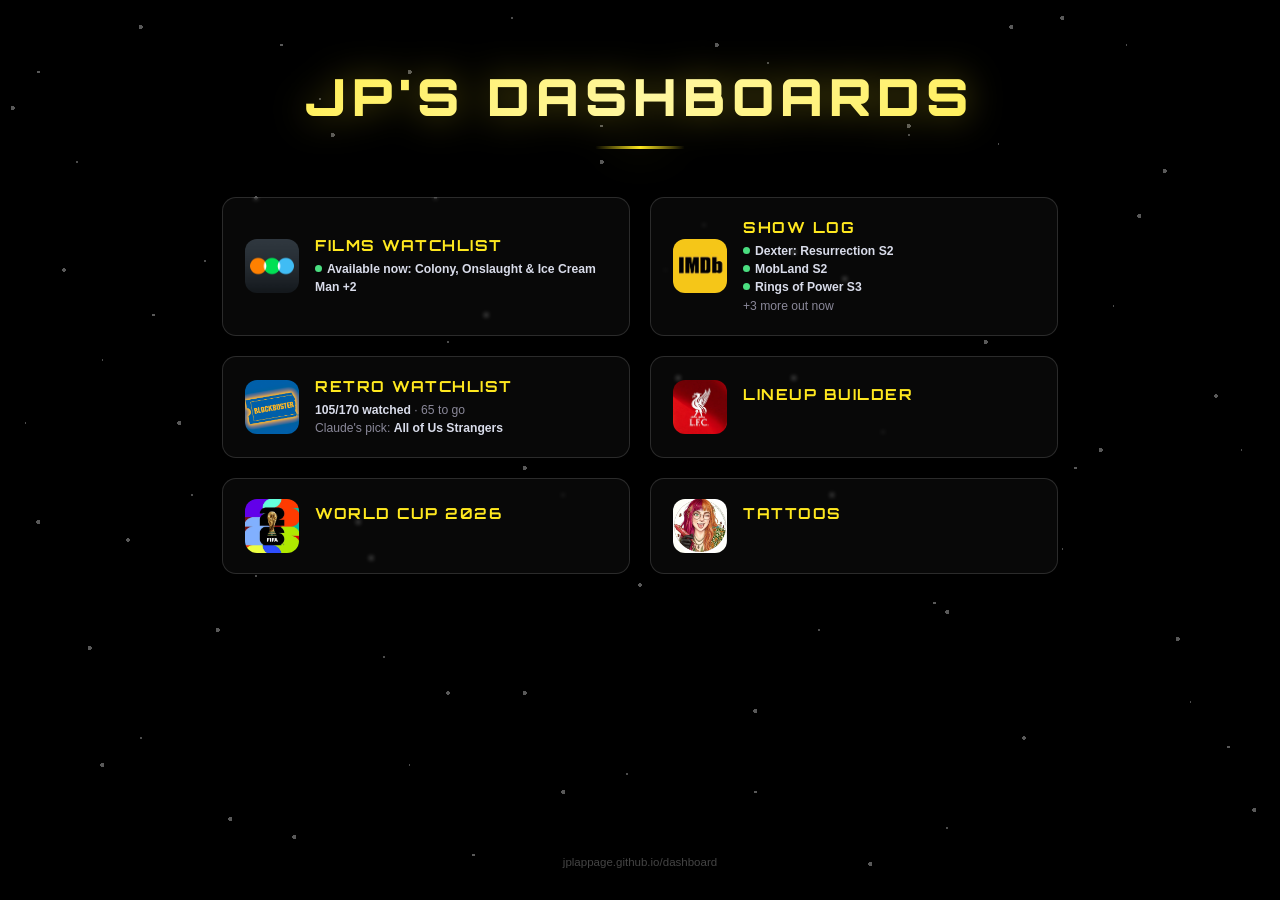
==== index.html @ 016fe160 "update 18/09/2026 23:15:12.24" ====
<!DOCTYPE html>
<html lang="en">
<head>
  <meta charset="UTF-8">
  <meta name="viewport" content="width=device-width, initial-scale=1.0">
  <link rel="manifest" href="manifest.json">
  <meta name="theme-color" content="#000000">
  <meta name="apple-mobile-web-app-capable" content="yes">
  <meta name="mobile-web-app-capable" content="yes">
  <meta name="apple-mobile-web-app-status-bar-style" content="black-translucent">
  <meta name="apple-mobile-web-app-title" content="JP Dashboards">
  <link rel="apple-touch-icon" href="Images/app-icon-180.png?v=2">
  <link rel="icon" type="image/png" sizes="192x192" href="Images/app-icon-192.png?v=2">
  <link rel="icon" type="image/png" sizes="180x180" href="Images/app-icon-180.png?v=2">
  <link rel="icon" type="image/png" href="Images/app-icon-192.png?v=2">
  <title>JP's Dashboards</title>
  <link rel="preconnect" href="https://fonts.googleapis.com">
  <link rel="preconnect" href="https://fonts.gstatic.com" crossorigin>
  <link href="https://fonts.googleapis.com/css2?family=Orbitron:wght@700;900&display=swap" rel="stylesheet">
  <link rel="stylesheet" href="stars.css">
  <style>
    :root { color-scheme: dark; }
    * { box-sizing: border-box; margin: 0; padding: 0; }

    /* ── Full-page starfield (dimmed) ── */
    body::before {
      content: '';
      position: fixed;
      inset: 0;
      z-index: 0;
      pointer-events: none;
      opacity: 0.35;
      background-image: var(--stars-hub);
    }

    body {
      font-family: -apple-system, BlinkMacSystemFont, 'Segoe UI', Roboto, sans-serif;
      background: #000;
      color: #e8e8f0;
      min-height: 100vh;
      display: flex;
      flex-direction: column;
    }

    header {
      background: transparent;
      padding: 64px 32px 48px;
      position: relative;
      z-index: 1;
      text-align: center;
    }

    header h1 {
      font-family: 'Orbitron', sans-serif;
      font-size: 3.2rem;
      font-weight: 900;
      letter-spacing: 6px;
      text-transform: uppercase;
      background: linear-gradient(135deg, #ffe81f 0%, #fff7a0 50%, #ffe81f 100%);
      -webkit-background-clip: text;
      -webkit-text-fill-color: transparent;
      background-clip: text;
      filter: drop-shadow(0 0 18px rgba(255,232,31,0.35));
    }

    header h1::after {
      content: '';
      display: block;
      width: 90px;
      height: 3px;
      margin: 18px auto 0;
      border-radius: 2px;
      background: linear-gradient(90deg, transparent, #ffe81f, transparent);
    }

    main {
      padding: 0 32px 60px;
      flex: 1;
      max-width: 900px;
      width: 100%;
      margin: 0 auto;
      position: relative;
      z-index: 1;
    }

    .grid {
      display: grid;
      grid-template-columns: repeat(2, 1fr);
      gap: 20px;
    }

    .card {
      background: rgba(255,255,255,0.03);
      border: 1px solid rgba(255,255,255,0.14);
      border-radius: 14px;
      padding: 20px 22px;
      text-decoration: none;
      color: inherit;
      display: grid;
      grid-template-columns: auto 1fr;
      column-gap: 16px;
      align-items: center;
      align-content: center;
      min-height: 96px;
      text-align: left;
      transition: all 0.2s ease;
      backdrop-filter: blur(2px);
    }

    .card:hover {
      border-color: rgba(255,255,255,0.4);
      transform: translateY(-2px);
      background: rgba(255,255,255,0.05);
    }

    .card-icon {
      grid-row: 1 / span 2;
      font-size: 2rem;
      line-height: 1;
    }
    /* brand-logo card icons — uniform 54px tiles */
    img.card-icon {
      width: 54px;
      height: 54px;
      box-sizing: border-box;
      object-fit: cover;
      border-radius: 12px;
    }

    .card-title {
      font-family: 'Orbitron', sans-serif;
      font-size: 0.95rem;
      font-weight: 700;
      letter-spacing: 1.5px;
      text-transform: uppercase;
      color: #ffe81f;
    }

    .card-sub {
      margin-top: 5px;
      font-size: 0.76rem;
      line-height: 1.5;
      color: #8a8899;
      min-height: 1em;
    }
    .card-sub .hot { color: #d9dcea; font-weight: 600; }
    .card-sub .soon { color: #d9dcea; font-weight: 600; }
    .card-sub .ep-show { color: #d9dcea; font-weight: 600; }
    .card-sub .ep-info { color: #8a8899; }
    .card-sub .dot {
      display: inline-block; width: 7px; height: 7px; border-radius: 50%;
      background: #4ade80; margin-right: 5px; vertical-align: 1px;
      animation: pulse 1.6s ease-in-out infinite;
    }
    @keyframes pulse { 0%,100% { opacity: 1; } 50% { opacity: 0.25; } }

    footer {
      text-align: center;
      padding: 20px;
      font-size: 0.72rem;
      color: #444;
      position: relative;
      z-index: 1;
    }

    @media (max-width: 600px) {
      .grid {
        grid-template-columns: 1fr;
        gap: 12px;
      }
      .card {
        display: grid;
        grid-template-columns: auto 1fr;
        column-gap: 16px;
        align-items: center;
        height: auto;
        min-height: 0;
        padding: 16px 18px;
        text-align: left;
      }
      .card-icon {
        grid-row: 1 / span 2;
        font-size: 2rem;
        margin-bottom: 0;
      }
      .card-title {
        font-size: 0.92rem;
      }
      .card-sub {
        margin-top: 4px;
        min-height: 0;
      }
    }

    @media (max-width: 480px) {
      header {
        padding: 40px 16px 32px;
      }
      header h1 {
        font-size: 2rem;
        letter-spacing: 3px;
      }
      main {
        padding: 0 16px 40px;
      }
    }
  </style>
</head>
<body>
<div id="pwa-splash"><img src="Images/app-icon-192.png" alt=""></div>
<style>
  #pwa-splash{position:fixed;inset:0;z-index:99999;display:none;align-items:center;justify-content:center;background:#000;transition:opacity .5s ease}
  #pwa-splash img{width:96px;height:96px;filter:drop-shadow(0 0 18px rgba(245,208,32,.55));animation:pwaPulse 1.4s ease-in-out infinite}
  @keyframes pwaPulse{0%,100%{transform:scale(1);opacity:.85}50%{transform:scale(1.08);opacity:1}}
</style>
<script>
(function(){
  var standalone = (window.matchMedia && window.matchMedia('(display-mode: standalone)').matches) || window.navigator.standalone;
  var s = document.getElementById('pwa-splash');
  if(!s) return;
  if(!standalone){ s.remove(); return; }
  s.style.display='flex';
  function hide(){ s.style.opacity='0'; setTimeout(function(){ if(s) s.remove(); }, 550); }
  window.addEventListener('load', function(){ setTimeout(hide, 350); });
  setTimeout(hide, 4000);
})();
</script>


<header>
  <h1>JP's Dashboards</h1>
</header>

<main>
  <div class="grid">
    <a class="card" href="watchlist-dashboard.html">
      <img class="card-icon ic-films" src="Images/letterboxd-mac-icon.png" alt="Letterboxd">
      <div class="card-title">Films Watchlist</div>
      <div class="card-sub" id="films-sub"></div>
    </a>
    <a class="card" href="show-log.html">
      <img class="card-icon ic-shows" src="Images/imdb.jpg" alt="IMDb">
      <div class="card-title">Show Log</div>
      <div class="card-sub" id="shows-sub"></div>
    </a>
    <a class="card" href="retro-watchlist.html">
      <img class="card-icon ic-retro" src="Images/blockbuster.jpg" alt="Blockbuster">
      <div class="card-title">Retro Watchlist</div>
      <div class="card-sub" id="retro-sub"></div>
    </a>
    <a class="card" href="lineup-builder.html">
      <img class="card-icon ic-lineup" src="Images/LFC.jpg" alt="Liverpool FC">
      <div class="card-title">Lineup Builder</div>
      <div class="card-sub" id="lineup-sub"></div>
    </a>
    <a class="card" href="world-cup.html">
      <img class="card-icon wc-logo" src="Images/world%20cup.jpg" alt="FIFA World Cup 26 emblem">
      <div class="card-title">World Cup 2026</div>
      <div class="card-sub" id="wc-sub"></div>
    </a>
    <a class="card" href="tattoos.html">
      <img class="card-icon ic-tattoo" src="Images/charlotte.jpg?v=3" alt="charlottedoestattoos">
      <div class="card-title">Tattoos</div>
      <div class="card-sub" id="tattoo-sub"></div>
    </a>
  </div>
</main>

<footer>
  jplappage.github.io/dashboard
  <div id="push-row" style="margin-top:12px"></div>
</footer>
<!-- redeploy trigger: 2026-07-05 22:15 icon fixes -->


<script src="films-data.js"></script>
<script src="shows-data.js"></script>
<script src="retro-data.js"></script>
<script>
(async function retroTeaser() {
  const el = document.getElementById('retro-sub');
  if (!el || typeof RETRO_FILMS === 'undefined') return;
  try {
    const films = RETRO_FILMS.map(f => ({ id: f.id, title: f.title }));
    if (!films.length) return;

    let watched = {};
    try {
      const j = await (await fetch('https://api.github.com/gists/5411ac8d12fdc31aa3fa73e4d66f6377', { cache:'no-store' })).json();
      watched = JSON.parse(j.files['watchlist.json'].content);
    } catch (_) {
      watched = RETRO_LETTERBOXD;
    }

    const isWatched = f => typeof watched[f.id] === 'string';
    const done = films.filter(isWatched).length;
    const left = films.filter(f => !isWatched(f));

    const line1 = '<span class="soon">' + done + '/' + films.length + ' watched</span> · ' + left.length + ' to go';
    let line2 = '';
    if (left.length) {
      const seed = +new Date().toISOString().slice(0,10).replace(/-/g,'');
      const pick = left[seed % left.length];
      line2 = "Claude's pick: <span class=\"hot\">" + pick.title + '</span>';
    } else {
      line2 = 'all watched — legend 🏆';
    }
    el.innerHTML = line1 + '<br>' + line2;
  } catch (_) {}
})();
</script>
<script>
(function showsTeaser() {
  const el = document.getElementById('shows-sub');
  if (!el || typeof SHOWS === 'undefined') return;

  // ── Out-now summary ────────────────────────────────────────────────────────
  // A show sits in this list from the moment its current season starts landing
  // until JP ticks that season watched in the show log — NOT until some fixed
  // `airingUntil` date. The per-season ticks live in the shared gist under
  // `showLog` (and in localStorage 'show-log-v2', same origin as this page), so
  // ticking a season on any device drops it off the hub next time this loads.
  //
  // Episode counts and the weekly release day come from TVmaze, so nothing here
  // has to be hand-maintained between refreshes: a season that dropped all at
  // once reads "all 8 episodes out now", a weekly one reads "6 of 10 · new every
  // Wednesday" and ticks up on its own as episodes air.
  const MARKS_KEY = 'show-log-v2';
  const EPS_KEY   = 'hub-eps-v1';
  const GIST_ID   = '5411ac8d12fdc31aa3fa73e4d66f6377';
  const GIST_FILE = 'watchlist.json';
  const EPS_TTL   = 6 * 3600e3;   // re-check TVmaze every 6h
  const MAX_LINES = 4;   // total lines in the tile — out-now fills these first

  let marks = {}, epsCache = {};
  try { marks    = JSON.parse(localStorage.getItem(MARKS_KEY) || '{}') || {}; } catch (_) {}
  try { epsCache = JSON.parse(localStorage.getItem(EPS_KEY)   || '{}') || {}; } catch (_) {}

  const MONTHS = { Jan:0,Feb:1,Mar:2,Apr:3,May:4,Jun:5,Jul:6,Aug:7,Sep:8,Oct:9,Nov:10,Dec:11 };
  const ymd  = d => d.getFullYear() + '-' + String(d.getMonth()+1).padStart(2,'0') + '-' + String(d.getDate()).padStart(2,'0');
  const ord  = n => n + (n%10===1&&n%100!==11?'st':n%10===2&&n%100!==12?'nd':n%10===3&&n%100!==13?'rd':'th');
  const dateLabel = iso => { const d = new Date(iso + 'T00:00:00'); return ord(d.getDate()) + ' ' + d.toLocaleString('en-GB',{month:'short'}); };
  const esc  = t => String(t).replace(/[&<>]/g, c => ({'&':'&amp;','<':'&lt;','>':'&gt;'}[c]));
  const sleep = ms => new Promise(r => setTimeout(r, ms));
  const today = () => ymd(new Date());

  const joinTitles = (arr, cap=3) => {
    const shown = arr.slice(0, cap);
    const s = shown.length <= 1 ? (shown[0] || '')
            : shown.slice(0,-1).join(', ') + ' & ' + shown[shown.length-1];
    const extra = arr.length - shown.length;
    return s + (extra > 0 ? ' +' + extra : '');
  };

  // Season ticked watched ('w') or abandoned ('a') — either way it's done with.
  const seasonDone = (name, n) => {
    const m = marks[name];
    const v = (m && typeof m === 'object') ? m['s'+n] : null;
    return v === 'w' || v === 'a';
  };

  const nextDateISO = s => {
    const m = s.next && s.next.match(/(\d{1,2})\s+(Jan|Feb|Mar|Apr|May|Jun|Jul|Aug|Sep|Oct|Nov|Dec)\s+(\d{4})/);
    if (!m) return null;
    return m[3] + '-' + String(MONTHS[m[2]]+1).padStart(2,'0') + '-' + String(+m[1]).padStart(2,'0');
  };
  const seasonNum = str => { const m = str && str.match(/S(\d+)/); return m ? +m[1] : null; };

  // Every ongoing show with a season currently out that hasn't been ticked off.
  function outNowList() {
    const t = today();
    const out = [];
    SHOWS.forEach(s => {
      if (s.status !== 'ongoing') return;
      let season = null;
      if (s.airing) {
        season = seasonNum(s.airing) || s.aired || null;
      } else {
        const iso = nextDateISO(s);
        if (iso && iso <= t) season = seasonNum(s.next) || (s.aired || 0) + 1;
      }
      if (!season) return;
      if (seasonDone(s.name, season)) return;
      out.push({ show: s, season });
    });
    return out;
  }

  function epsLabel(item) {
    const c = epsCache[item.show.name];
    if (!c || c.season !== item.season || !c.total) return '';
    if (c.out >= c.total)      return 'all ' + c.total + ' episodes out now';
    if (c.mode === 'binge')    return 'all ' + c.total + ' episodes out now';
    return c.out + ' of ' + c.total + ', new every ' + c.day;
  }

  function render() {
    const t = today();
    const items = outNowList();
    const lines = [];

    // Out-now always wins the available lines; coming-soon only gets what's left.
    if (items.length) {
      const overflow = items.length > MAX_LINES;
      const shown    = overflow ? MAX_LINES - 1 : items.length;
      items.slice(0, shown).forEach(it => {
        const label = epsLabel(it);
        lines.push('<span class="dot"></span><span class="ep-show">' + esc(it.show.name) + ' S' + it.season + '</span>'
                 + (label ? ' <span class="ep-info">— ' + label + '</span>' : ''));
      });
      if (overflow) lines.push('<span class="ep-info">+' + (items.length - shown) + ' more out now</span>');
    }

    // Coming soon — only shows with a full, confirmed date group into a line.
    const groups = [];
    SHOWS.forEach(s => {
      const iso = nextDateISO(s);
      if (!iso || iso <= t) return;
      const season = (s.next.match(/^(S\d+)/) || [,''])[1];
      const title  = s.name + (season ? ' ' + season : '');
      const g = groups.find(x => x.date === iso);
      if (g) g.titles.push(title); else groups.push({ date: iso, titles: [title] });
    });
    groups.sort((a,b) => a.date.localeCompare(b.date));
    const soonLine = g => dateLabel(g.date) + ': <span class="soon">' + esc(joinTitles(g.titles)) + '</span>';

    if (groups[0] && lines.length < MAX_LINES) lines.push(soonLine(groups[0]));
    if (!items.length && groups[1] && lines.length < MAX_LINES) lines.push(soonLine(groups[1]));

    el.innerHTML = lines.join('<br>');
  }

  // ── TVmaze: episode count, how many have aired, weekly day ─────────────────
  // Uses each episode's `airstamp` (a real timestamp with timezone) rather than
  // `airdate`, so a US Sunday-night drop reads as Monday here — the UK viewing
  // day — without any special-casing.
  async function loadEpisodes() {
    const items = outNowList();
    let dirty = false;
    for (const it of items) {
      const s = it.show;
      const cached = epsCache[s.name];
      if (cached && cached.season === it.season && cached.t && Date.now() - cached.t < EPS_TTL) continue;
      try {
        let id = s.tvmazeId || (cached && cached.id) || null;
        if (!id) {
          const endpoint = s.imdbId
            ? 'https://api.tvmaze.com/lookup/shows?imdb=' + s.imdbId
            : 'https://api.tvmaze.com/singlesearch/shows?q=' + encodeURIComponent(s.tvmazeQuery || s.name);
          const r = await fetch(endpoint);
          if (!r.ok) continue;
          const d = await r.json();
          id = d && d.id;
          if (!id) continue;
          await sleep(250);
        }
        let r = await fetch('https://api.tvmaze.com/shows/' + id + '/episodes');
        if (r.status === 429) { await sleep(4000); r = await fetch('https://api.tvmaze.com/shows/' + id + '/episodes'); }
        if (!r.ok) continue;
        const all = await r.json();
        const season = all.filter(e => e.season === it.season);
        if (!season.length) continue;
        const when = e => e.airstamp ? new Date(e.airstamp)
                       : e.airdate  ? new Date(e.airdate + 'T00:00:00') : null;
        const dates = season.map(when).filter(d => d && !isNaN(d));
        if (!dates.length) continue;
        const now = new Date();
        const out = dates.filter(d => d <= now).length;
        // All episodes landing on one local day = a single drop, not a rollout.
        const days = new Set(dates.map(d => d.toDateString()));
        const tally = {};
        dates.forEach(d => { const w = d.toLocaleDateString('en-GB', { weekday:'long' }); tally[w] = (tally[w]||0)+1; });
        const day = Object.keys(tally).sort((a,b) => tally[b]-tally[a])[0] || '';
        epsCache[s.name] = { id, season: it.season, total: season.length, out, mode: days.size <= 1 ? 'binge' : 'weekly', day, t: Date.now() };
        dirty = true;
        render();
      } catch (_) {}
      await sleep(250);
    }
    if (dirty) { try { localStorage.setItem(EPS_KEY, JSON.stringify(epsCache)); } catch (_) {} }
  }

  // ── Watched ticks from the gist (catches ticks made on another device) ─────
  async function refreshMarks() {
    try {
      const j = await (await fetch('https://api.github.com/gists/' + GIST_ID, { cache:'no-store' })).json();
      const data = JSON.parse((j.files && j.files[GIST_FILE] && j.files[GIST_FILE].content) || '{}');
      const cloud = data.showLog;
      if (cloud && typeof cloud === 'object' && Object.keys(cloud).length) {
        marks = cloud;
        try { localStorage.setItem(MARKS_KEY, JSON.stringify(marks)); } catch (_) {}
        render();
      }
    } catch (_) {}
  }

  try { render(); } catch (_) {}
  refreshMarks().then(loadEpisodes);
})();

(function filmsTeaser() {
  const el = document.getElementById('films-sub');
  if (!el || typeof FILMS === 'undefined') return;
  try {
    const now = new Date();
    const ymd = d => d.getFullYear() + '-' + String(d.getMonth()+1).padStart(2,'0') + '-' + String(d.getDate()).padStart(2,'0');
    const today = ymd(now);

    const ord = n => n + (n%10===1&&n%100!==11?'st':n%10===2&&n%100!==12?'nd':n%10===3&&n%100!==13?'rd':'th');
    const dateLabel = iso => { const d = new Date(iso + 'T00:00:00'); return ord(d.getDate()) + ' ' + d.toLocaleString('en-GB',{month:'short'}); };
    const joinTitles = (arr, cap=3) => {
      const shown = arr.slice(0, cap);
      const s = shown.length <= 1 ? (shown[0] || '')
              : shown.slice(0,-1).join(', ') + ' & ' + shown[shown.length-1];
      const extra = arr.length - shown.length;
      return s + (extra > 0 ? ' +' + extra : '');
    };
    const groupByDate = list => {
      const map = new Map();
      list.forEach(f => { if (!map.has(f.vodDate)) map.set(f.vodDate, []); map.get(f.vodDate).push(f.title); });
      return [...map.entries()].sort((a,b) => a[0].localeCompare(b[0])).map(([date, titles]) => ({ date, titles }));
    };

    // Exclude pre-theatrical cinema-only entries — their date is the cinema release, not VOD availability.
    const vod      = FILMS.filter(f => f.vodDate && f.cinema !== true);
    // "Available now" stays confirmed-only (don't promise an estimate as already out).
    const availNow = vod.filter(f => f.vodDate <= today && f.estimated !== true)
                        .sort((a,b) => b.vodDate.localeCompare(a.vodDate));
    // Coming-soon groups include estimated dates.
    const upcoming = groupByDate(vod.filter(f => f.vodDate > today));

    const soonLine = g => dateLabel(g.date) + ': <span class="soon">' + joinTitles(g.titles) + '</span>';

    let line1 = '', line2 = '';
    if (availNow.length) {
      line1 = '<span class="dot"></span><span class="hot">Available now: ' + joinTitles(availNow.map(f => f.title)) + '</span>';
      if (upcoming[0]) line2 = soonLine(upcoming[0]);
    } else if (upcoming.length) {
      line1 = soonLine(upcoming[0]);
      if (upcoming[1]) line2 = soonLine(upcoming[1]);
    } else {
      line1 = FILMS.length + ' tracked · no dates confirmed yet';
    }
    el.innerHTML = [line1, line2].filter(Boolean).join('<br>');
  } catch (_) { /* leave blank on any hiccup */ }
})();

(async function worldCupTeaser() {
  const el = document.getElementById('wc-sub');
  if (!el) return;
  try {
    const j = await (await fetch('https://site.api.espn.com/apis/site/v2/sports/soccer/fifa.world/scoreboard?dates=20260611-20260719&limit=200')).json();
    const now = new Date();
    const events = j.events || [];

    // ── End of tournament: show the champion + Golden Boot instead of fixtures ──
    const stateOf = e => (e.status && e.status.type && e.status.type.state) || '';
    const final = events.find(e => e.season && e.season.slug === 'final');

    // Golden Boot: tally every scoring play across the tournament.
    // Own goals and shootout penalties don't count towards the award.
    const topScorer = () => {
      const tally = {};
      events.forEach(e => {
        ((e.competitions && e.competitions[0] && e.competitions[0].details) || []).forEach(d => {
          if (!d.scoringPlay || d.ownGoal || d.shootout) return;
          (d.athletesInvolved || []).slice(0, 1).forEach(a => {
            const key = a.displayName || a.fullName;
            if (key) tally[key] = (tally[key] || 0) + 1;
          });
        });
      });
      const ranked = Object.entries(tally).sort((a, b) => b[1] - a[1]);
      if (!ranked.length || ranked[0][1] === 0) return null;
      const top = ranked[0][1];
      const tied = ranked.filter(r => r[1] === top);
      return { name: tied[0][0], goals: top, shared: tied.length - 1 };
    };

    if (final && stateOf(final) === 'post') {
      const c = final.competitions[0].competitors;
      const win = c.find(x => x.winner) || c[0];
      const lose = c.find(x => x !== win);
      const score = win.score + '–' + lose.score;
      const shootout = (final.competitions[0].details || []).some(d => d.shootout);
      let line1 = '<span class="hot">CHAMPIONS: ' + win.team.displayName + '</span> · beat ' +
                  lose.team.shortDisplayName + ' ' + score + (shootout ? ' (pens)' : '');
      const gb = topScorer();
      const line2 = gb
        ? 'Golden Boot: <span class="soon">' + gb.name + '</span> · ' + gb.goals + ' goals' +
          (gb.shared ? ' (shared +' + gb.shared + ')' : '')
        : '';
      el.innerHTML = [line1, line2].filter(Boolean).join('<br>');
      return;
    }

    // Final kicked off but not finished — show it live.
    if (final && stateOf(final) === 'in') {
      const c = final.competitions[0].competitors;
      const h = c.find(x => x.homeAway === 'home'), a = c.find(x => x.homeAway === 'away');
      const st = final.status.type.detail || final.status.type.description || 'Live';
      el.innerHTML = '<span class="dot"></span><span class="hot">FINAL LIVE</span> · ' +
                     h.team.shortDisplayName + ' ' + h.score + '–' + a.score + ' ' +
                     a.team.shortDisplayName + '<br><span class="soon">' + st + '</span>';
      return;
    }

    const games = events
      .filter(e => new Date(e.date) > now && e.status && e.status.type && e.status.type.state === 'pre')
      .map(e => {
        let label = e.shortName || e.name || '';
        try {
          const c = e.competitions[0].competitors;
          const h = c.find(x => x.homeAway === 'home'), a = c.find(x => x.homeAway === 'away');
          label = h.team.shortDisplayName + ' v ' + a.team.shortDisplayName;
        } catch (_) {}
        return { d: new Date(e.date), label };
      })
      .sort((a,b) => a.d - b.d)
      .slice(0, 2);
    if (!games.length) return;

    const fmt = g => {
      const days = Math.round((new Date(g.d.getFullYear(), g.d.getMonth(), g.d.getDate()) -
                               new Date(now.getFullYear(), now.getMonth(), now.getDate())) / 86400000);
      const time = g.d.toLocaleTimeString('en-GB', { hour:'2-digit', minute:'2-digit' });
      const when = days === 0 ? 'today ' + time
                 : days === 1 ? 'tomorrow ' + time
                 : days + ' days';
      return '<span class="soon">' + g.label + '</span> · ' + when;
    };
    el.innerHTML = games.map((g, i) => (i === 0 ? 'next: ' : 'then: ') + fmt(g)).join('<br>');
  } catch (_) {}
})();

(async function lineupTeaser() {
  const el = document.getElementById('lineup-sub');
  if (!el) return;
  const LABEL = { france: 'FRA', liverpool: 'LIV' };

  // Squad availability — read from the lineup builder's synced gist state
  // (c = conditions keyed by player id, ps = section: 'squad' = main squad)
  const availP = (async () => {
    try {
      const j = await (await fetch('https://api.github.com/gists/5411ac8d12fdc31aa3fa73e4d66f6377', { cache:'no-store' })).json();
      const data = JSON.parse(j.files['watchlist.json'].content);
      const counts = key => {
        const st = data[key];
        if (!st || !st.c) return null;
        let inj = 0, sus = 0, away = 0;
        Object.entries(st.c).forEach(([id, c]) => {
          if (!st.ps || !(id in st.ps)) return; // only players still in the squad (skips departed/stale ids); matches lineup page (incl. fringe)
          if (c === 'injured') inj++; else if (c === 'suspended') sus++; else if (c === 'away') away++;
        });
        return { inj, sus, away };
      };
      return { france: counts('lineup_france'), liverpool: counts('lineup_liverpool') };
    } catch (_) { return null; }
  })();

  // Next scheduled game — Liverpool (domestic + European) and France (post-World-Cup:
  // Nations League, qualifiers, friendlies). ESPN's per-team `nextEvent` endpoint
  // returns an empty array in some regions, so instead read each league's scoreboard
  // over a rolling date window and match by team name.
  const nextP = (async () => {
    const games = [];
    const now = new Date();
    const pad = n => String(n).padStart(2, '0');
    const ymd = d => d.getFullYear() + pad(d.getMonth() + 1) + pad(d.getDate());
    const end = new Date(now); end.setDate(end.getDate() + 150);
    const range = ymd(now) + '-' + ymd(end);
    const compName = e => {
      try {
        const c = e.competitions[0].competitors;
        const h = c.find(x => x.homeAway === 'home'), a = c.find(x => x.homeAway === 'away');
        return h.team.shortDisplayName + ' v ' + a.team.shortDisplayName;
      } catch (_) { return e.shortName || e.name || ''; }
    };
    const pull = async (team, league, re) => {
      try {
        const j = await (await fetch('https://site.api.espn.com/apis/site/v2/sports/soccer/' + league +
                                     '/scoreboard?dates=' + range + '&limit=300')).json();
        (j.events || []).forEach(e => {
          const d = new Date(e.date);
          if (d > now && re.test(e.name || '')) games.push({ d, team, label: compName(e) });
        });
      } catch (_) {}
    };
    const LFC = /liverpool/i, FRA = /france/i;
    await Promise.all([
      pull('liverpool', 'eng.1', LFC),
      pull('liverpool', 'uefa.champions', LFC),
      pull('liverpool', 'eng.fa', LFC),
      pull('liverpool', 'eng.league_cup', LFC),
      pull('liverpool', 'club.friendly', LFC),
      pull('france', 'uefa.nations', FRA),
      pull('france', 'fifa.worldq.uefa', FRA),
      pull('france', 'fifa.friendly', FRA),
      pull('france', 'fifa.world', FRA),
    ]);
    // De-dupe (a match can surface in overlapping feeds), then take the soonest.
    const seen = new Set();
    return games
      .filter(g => { const k = +g.d + '|' + g.label; if (seen.has(k)) return false; seen.add(k); return true; })
      .sort((a, b) => a.d - b.d)[0] || null;
  })();

  const [avail, nxt] = await Promise.all([availP, nextP]);

  let nextLine = '', availLine = '';
  if (nxt) {
    const now = new Date();
    const days = Math.round((new Date(nxt.d.getFullYear(), nxt.d.getMonth(), nxt.d.getDate()) -
                             new Date(now.getFullYear(), now.getMonth(), now.getDate())) / 86400000);
    const time = nxt.d.toLocaleTimeString('en-GB', { hour:'2-digit', minute:'2-digit' });
    const when = days === 0 ? 'today ' + time
               : days === 1 ? 'tomorrow ' + time
               : days + ' days';
    nextLine = 'next: <span class="soon">' + nxt.label + '</span> · ' + when;

    // Availability for the team playing next only
    const c = avail && avail[nxt.team];
    if (c) {
      const bits = [];
      if (c.inj) bits.push('<span style="color:#f87171">' + c.inj + ' injured</span>');
      if (c.sus) bits.push('<span style="color:#fb923c">' + c.sus + ' suspended</span>');
      if (c.away) bits.push('<span style="color:#60a5fa">' + c.away + ' away</span>');
      availLine = LABEL[nxt.team] + ': ' + (bits.length ? bits.join(', ') : '<span class="hot">all fit</span>');
    }
  }
  el.innerHTML = [nextLine, availLine].filter(Boolean).join('<br>');
})();

(async function tattooTeaser() {
  // Tattoo entries live encrypted in the gist (tattooEntries.enc). index.html and
  // tattoos.html share an origin, so the per-device passphrase in localStorage
  // ('tattooKey') lets us decrypt here too. Locked device / no key → leave blank.
  const el = document.getElementById('tattoo-sub');
  if (!el) return;
  try {
    const key = localStorage.getItem('tattooKey');
    if (!key) return; // locked on this device — stay silent

    const ord = n => n + (n%10===1&&n%100!==11?'st':n%10===2&&n%100!==12?'nd':n%10===3&&n%100!==13?'rd':'th');
    const dateLabel = iso => { const d = new Date(iso + 'T00:00:00'); return ord(d.getDate()) + ' ' + d.toLocaleString('en-GB',{month:'short',year:'numeric'}); };

    const j = await (await fetch('https://api.github.com/gists/5411ac8d12fdc31aa3fa73e4d66f6377', { cache:'no-store' })).json();
    const data = JSON.parse(j.files['watchlist.json'].content);
    const t = data.tattooEntries;
    let entries = null;
    if (Array.isArray(t)) entries = t;                 // legacy plaintext
    else if (t && t.enc) {                             // encrypted (current format)
      const enc = new TextEncoder();
      const km = await crypto.subtle.importKey('raw', enc.encode(key), 'PBKDF2', false, ['deriveKey']);
      const ck = await crypto.subtle.deriveKey({ name:'PBKDF2', salt: enc.encode('charlotte-tattoos-salt-v1'), iterations: 250000, hash:'SHA-256' }, km, { name:'AES-GCM', length:256 }, false, ['decrypt']);
      const raw = Uint8Array.from(atob(t.enc), c => c.charCodeAt(0));
      const pt = await crypto.subtle.decrypt({ name:'AES-GCM', iv: raw.slice(0,12) }, ck, raw.slice(12));
      entries = JSON.parse(new TextDecoder().decode(pt));
    }
    if (!entries || !entries.length) return;

    const latest = entries.reduce((m, e) => e.date > m ? e.date : m, entries[0].date);
    const n = entries.length;
    const line1 = 'Last updated: <span class="soon">' + dateLabel(latest) + '</span>';
    const line2 = '<span class="hot">' + n + '</span> session' + (n !== 1 ? 's' : '') + ' logged';
    el.innerHTML = line1 + '<br>' + line2;
  } catch (_) { /* leave blank on any hiccup (locked / wrong key / offline) */ }
})();
</script>

  <script>
    if ('serviceWorker' in navigator) {
      window.addEventListener('load', function () {
        navigator.serviceWorker.register('sw.js').catch(function () {});
      });
    }
  </script>

  <!-- Web Push opt-in: subscribes this installed app and stores the push
       subscription in the (public) gist so the GitHub Action can send to it.
       Must be done from the Home Screen app, not a Safari tab. -->
  <script>
  (function () {
    var VAPID_PUBLIC = 'BOXxcVQCiYh5lc0vydERBmY4EOJRWiIdOyPopYAArut3QRFuDDTUazA3nbRTrcaylYX_fBTZfWAdEXiNRDlKIOo';
    var GIST_ID = '5411ac8d12fdc31aa3fa73e4d66f6377';
    var SUB_FILE = 'push-subscription.json';
    var row = document.getElementById('push-row');
    if (!row) return;
    if (!('serviceWorker' in navigator) || !('PushManager' in window) || !('Notification' in window)) return;

    function b64ToU8(base64) {
      var pad = '='.repeat((4 - base64.length % 4) % 4);
      var b64 = (base64 + pad).replace(/-/g, '+').replace(/_/g, '/');
      var raw = atob(b64), arr = new Uint8Array(raw.length);
      for (var i = 0; i < raw.length; i++) arr[i] = raw.charCodeAt(i);
      return arr;
    }
    function status(txt) {
      row.innerHTML = '<span style="color:#8a8899;font-size:0.72rem">' + txt + '</span>';
    }
    function button(label, fn) {
      row.innerHTML = '<button style="background:rgba(255,232,31,0.12);border:1px solid rgba(255,232,31,0.4);' +
        'color:#ffe81f;padding:7px 16px;border-radius:100px;font-size:0.75rem;cursor:pointer">' + label + '</button>';
      row.firstChild.onclick = fn;
    }
    function getToken() {
      var t = localStorage.getItem('gistToken');
      if (!t) { t = prompt('Paste GitHub gist token (stored only in this browser):', '') || ''; if (t) localStorage.setItem('gistToken', t); }
      return t;
    }
    async function saveSubscription(sub) {
      var t = getToken();
      if (!t) throw new Error('token needed');
      var H = { 'Authorization': 'token ' + t, 'Accept': 'application/vnd.github.v3+json', 'Content-Type': 'application/json' };
      var list = [];
      try {
        var j = await (await fetch('https://api.github.com/gists/' + GIST_ID, { cache: 'no-store' })).json();
        if (j.files && j.files[SUB_FILE]) { list = JSON.parse(j.files[SUB_FILE].content) || []; if (!Array.isArray(list)) list = [list]; }
      } catch (_) {}
      var s = sub.toJSON();
      list = list.filter(function (x) { return x.endpoint !== s.endpoint; });
      list.push(s);
      var body = {}; body.files = {}; body.files[SUB_FILE] = { content: JSON.stringify(list) };
      var res = await fetch('https://api.github.com/gists/' + GIST_ID, { method: 'PATCH', headers: H, body: JSON.stringify(body) });
      if (res.status !== 200) throw new Error('gist save failed (' + res.status + ')');
    }
    async function enable() {
      try {
        status('Enabling…');
        var reg = await navigator.serviceWorker.ready;
        var perm = await Notification.requestPermission();
        if (perm !== 'granted') { status('Notifications not allowed — enable them for this app in Settings'); return; }
        var sub = await reg.pushManager.getSubscription();
        if (!sub) sub = await reg.pushManager.subscribe({ userVisibleOnly: true, applicationServerKey: b64ToU8(VAPID_PUBLIC) });
        await saveSubscription(sub);
        status('✓ Date alerts on for this device');
      } catch (e) {
        button('Try again', enable);
        var note = document.createElement('div');
        note.style.cssText = 'color:#8a8899;font-size:0.68rem;margin-top:6px';
        note.textContent = String(e && e.message || e).indexOf('token') > -1
          ? 'Needs your gist token.' : "Couldn't enable (open from your Home Screen icon, not Safari).";
        row.appendChild(note);
      }
    }
    (async function init() {
      try {
        var reg = await navigator.serviceWorker.ready;
        var sub = reg.pushManager && await reg.pushManager.getSubscription();
        if (sub && Notification.permission === 'granted') { status('✓ Date alerts on'); return; }
      } catch (_) {}
      button('Enable date alerts', enable);
    })();
  })();
  </script>
</body>
</html>
---- stars.css ----
/* ===========================================================================
   SHARED STARFIELD -- single source of truth for the star backgrounds.
   Pages reference these custom properties from their ::before rules:
     --stars-header : page headers (films, show log, retro, lineup)
     --stars-hub    : hub (index.html) full-page dimmed backdrop
     --stars-wc     : world cup header
   =========================================================================== */
:root {
  --stars-header:
    /* bright stars */
    radial-gradient(1.5px 1.5px at  3%  8%, #fff 100%, transparent),
    radial-gradient(2px   2px   at  7% 72%, #fff 100%, transparent),
    radial-gradient(1.5px 1.5px at 12% 35%, #fff 100%, transparent),
    radial-gradient(2px   2px   at 18% 91%, #fff 100%, transparent),
    radial-gradient(1.5px 1.5px at 22%  5%, #fff 100%, transparent),
    radial-gradient(2px   2px   at 28% 58%, #fff 100%, transparent),
    radial-gradient(1.5px 1.5px at 34% 22%, #fff 100%, transparent),
    radial-gradient(2px   2px   at 41% 77%, #fff 100%, transparent),
    radial-gradient(1.5px 1.5px at 47% 14%, #fff 100%, transparent),
    radial-gradient(2px   2px   at 53% 45%, #fff 100%, transparent),
    radial-gradient(1.5px 1.5px at 59% 88%, #fff 100%, transparent),
    radial-gradient(2px   2px   at 66% 31%, #fff 100%, transparent),
    radial-gradient(1.5px 1.5px at 73% 67%, #fff 100%, transparent),
    radial-gradient(2px   2px   at 79%  3%, #fff 100%, transparent),
    radial-gradient(1.5px 1.5px at 84% 52%, #fff 100%, transparent),
    radial-gradient(2px   2px   at 91% 19%, #fff 100%, transparent),
    radial-gradient(1.5px 1.5px at 96% 83%, #fff 100%, transparent),
    radial-gradient(2px   2px   at 10% 60%, #fff 100%, transparent),
    radial-gradient(1.5px 1.5px at 37% 95%, #fff 100%, transparent),
    radial-gradient(2px   2px   at 62% 42%, #fff 100%, transparent),
    /* medium stars */
    radial-gradient(1px 1px at  2% 47%, rgba(255,255,255,0.85) 100%, transparent),
    radial-gradient(1px 1px at  6% 18%, rgba(255,255,255,0.85) 100%, transparent),
    radial-gradient(1px 1px at 11% 82%, rgba(255,255,255,0.85) 100%, transparent),
    radial-gradient(1px 1px at 16% 29%, rgba(255,255,255,0.85) 100%, transparent),
    radial-gradient(1px 1px at 20% 64%, rgba(255,255,255,0.85) 100%, transparent),
    radial-gradient(1px 1px at 25% 11%, rgba(255,255,255,0.85) 100%, transparent),
    radial-gradient(1px 1px at 30% 73%, rgba(255,255,255,0.85) 100%, transparent),
    radial-gradient(1px 1px at 35% 38%, rgba(255,255,255,0.85) 100%, transparent),
    radial-gradient(1px 1px at 40%  2%, rgba(255,255,255,0.85) 100%, transparent),
    radial-gradient(1px 1px at 44% 55%, rgba(255,255,255,0.85) 100%, transparent),
    radial-gradient(1px 1px at 49% 86%, rgba(255,255,255,0.85) 100%, transparent),
    radial-gradient(1px 1px at 55% 25%, rgba(255,255,255,0.85) 100%, transparent),
    radial-gradient(1px 1px at 60%  7%, rgba(255,255,255,0.85) 100%, transparent),
    radial-gradient(1px 1px at 64% 70%, rgba(255,255,255,0.85) 100%, transparent),
    radial-gradient(1px 1px at 69% 48%, rgba(255,255,255,0.85) 100%, transparent),
    radial-gradient(1px 1px at 74% 92%, rgba(255,255,255,0.85) 100%, transparent),
    radial-gradient(1px 1px at 78% 16%, rgba(255,255,255,0.85) 100%, transparent),
    radial-gradient(1px 1px at 83% 61%, rgba(255,255,255,0.85) 100%, transparent),
    radial-gradient(1px 1px at 87% 34%, rgba(255,255,255,0.85) 100%, transparent),
    radial-gradient(1px 1px at 93% 78%, rgba(255,255,255,0.85) 100%, transparent),
    radial-gradient(1px 1px at 97% 50%, rgba(255,255,255,0.85) 100%, transparent),
    radial-gradient(1px 1px at  8% 40%, rgba(255,255,255,0.85) 100%, transparent),
    radial-gradient(1px 1px at 15% 55%, rgba(255,255,255,0.85) 100%, transparent),
    radial-gradient(1px 1px at 32% 85%, rgba(255,255,255,0.85) 100%, transparent),
    radial-gradient(1px 1px at 52% 30%, rgba(255,255,255,0.85) 100%, transparent),
    radial-gradient(1px 1px at 71% 15%, rgba(255,255,255,0.85) 100%, transparent),
    radial-gradient(1px 1px at 88%  5%, rgba(255,255,255,0.85) 100%, transparent),
    /* dim stars — layer 1 */
    radial-gradient(0.5px 0.5px at  4% 62%, rgba(255,255,255,0.55) 100%, transparent),
    radial-gradient(0.5px 0.5px at  9% 28%, rgba(255,255,255,0.55) 100%, transparent),
    radial-gradient(0.5px 0.5px at 13% 75%, rgba(255,255,255,0.55) 100%, transparent),
    radial-gradient(0.5px 0.5px at 19%  3%, rgba(255,255,255,0.55) 100%, transparent),
    radial-gradient(0.5px 0.5px at 23% 88%, rgba(255,255,255,0.55) 100%, transparent),
    radial-gradient(0.5px 0.5px at 27% 42%, rgba(255,255,255,0.55) 100%, transparent),
    radial-gradient(0.5px 0.5px at 31% 17%, rgba(255,255,255,0.55) 100%, transparent),
    radial-gradient(0.5px 0.5px at 36% 66%, rgba(255,255,255,0.55) 100%, transparent),
    radial-gradient(0.5px 0.5px at 39% 50%, rgba(255,255,255,0.55) 100%, transparent),
    radial-gradient(0.5px 0.5px at 43% 93%, rgba(255,255,255,0.55) 100%, transparent),
    radial-gradient(0.5px 0.5px at 46% 22%, rgba(255,255,255,0.55) 100%, transparent),
    radial-gradient(0.5px 0.5px at 50% 79%, rgba(255,255,255,0.55) 100%, transparent),
    radial-gradient(0.5px 0.5px at 54% 37%, rgba(255,255,255,0.55) 100%, transparent),
    radial-gradient(0.5px 0.5px at 57% 61%, rgba(255,255,255,0.55) 100%, transparent),
    radial-gradient(0.5px 0.5px at 61% 10%, rgba(255,255,255,0.55) 100%, transparent),
    radial-gradient(0.5px 0.5px at 65% 53%, rgba(255,255,255,0.55) 100%, transparent),
    radial-gradient(0.5px 0.5px at 68% 84%, rgba(255,255,255,0.55) 100%, transparent),
    radial-gradient(0.5px 0.5px at 72% 26%, rgba(255,255,255,0.55) 100%, transparent),
    radial-gradient(0.5px 0.5px at 76% 97%, rgba(255,255,255,0.55) 100%, transparent),
    radial-gradient(0.5px 0.5px at 80% 44%, rgba(255,255,255,0.55) 100%, transparent),
    radial-gradient(0.5px 0.5px at 85% 68%, rgba(255,255,255,0.55) 100%, transparent),
    radial-gradient(0.5px 0.5px at 89% 13%, rgba(255,255,255,0.55) 100%, transparent),
    radial-gradient(0.5px 0.5px at 92% 90%, rgba(255,255,255,0.55) 100%, transparent),
    radial-gradient(0.5px 0.5px at 95% 31%, rgba(255,255,255,0.55) 100%, transparent),
    radial-gradient(0.5px 0.5px at 98%  7%, rgba(255,255,255,0.55) 100%, transparent),
    radial-gradient(0.5px 0.5px at  1% 95%, rgba(255,255,255,0.55) 100%, transparent),
    radial-gradient(0.5px 0.5px at 14% 48%, rgba(255,255,255,0.55) 100%, transparent),
    radial-gradient(0.5px 0.5px at 26% 20%, rgba(255,255,255,0.55) 100%, transparent),
    radial-gradient(0.5px 0.5px at 33%  6%, rgba(255,255,255,0.55) 100%, transparent),
    radial-gradient(0.5px 0.5px at 45% 69%, rgba(255,255,255,0.55) 100%, transparent),
    radial-gradient(0.5px 0.5px at 58% 96%, rgba(255,255,255,0.55) 100%, transparent),
    radial-gradient(0.5px 0.5px at 70% 38%, rgba(255,255,255,0.55) 100%, transparent),
    radial-gradient(0.5px 0.5px at 82% 74%, rgba(255,255,255,0.55) 100%, transparent),
    radial-gradient(0.5px 0.5px at 94% 55%, rgba(255,255,255,0.55) 100%, transparent),
    /* dim stars — layer 2 */
    radial-gradient(0.5px 0.5px at  2% 33%, rgba(255,255,255,0.45) 100%, transparent),
    radial-gradient(0.5px 0.5px at  5% 81%, rgba(255,255,255,0.45) 100%, transparent),
    radial-gradient(0.5px 0.5px at  8% 14%, rgba(255,255,255,0.45) 100%, transparent),
    radial-gradient(0.5px 0.5px at 10% 57%, rgba(255,255,255,0.45) 100%, transparent),
    radial-gradient(0.5px 0.5px at 12% 92%, rgba(255,255,255,0.45) 100%, transparent),
    radial-gradient(0.5px 0.5px at 17% 38%, rgba(255,255,255,0.45) 100%, transparent),
    radial-gradient(0.5px 0.5px at 21% 71%, rgba(255,255,255,0.45) 100%, transparent),
    radial-gradient(0.5px 0.5px at 24% 16%, rgba(255,255,255,0.45) 100%, transparent),
    radial-gradient(0.5px 0.5px at 29% 54%, rgba(255,255,255,0.45) 100%, transparent),
    radial-gradient(0.5px 0.5px at 32% 89%, rgba(255,255,255,0.45) 100%, transparent),
    radial-gradient(0.5px 0.5px at 37% 27%, rgba(255,255,255,0.45) 100%, transparent),
    radial-gradient(0.5px 0.5px at 42% 63%, rgba(255,255,255,0.45) 100%, transparent),
    radial-gradient(0.5px 0.5px at 48% 11%, rgba(255,255,255,0.45) 100%, transparent),
    radial-gradient(0.5px 0.5px at 51% 47%, rgba(255,255,255,0.45) 100%, transparent),
    radial-gradient(0.5px 0.5px at 56% 82%, rgba(255,255,255,0.45) 100%, transparent),
    radial-gradient(0.5px 0.5px at 59% 23%, rgba(255,255,255,0.45) 100%, transparent),
    radial-gradient(0.5px 0.5px at 63% 76%, rgba(255,255,255,0.45) 100%, transparent),
    radial-gradient(0.5px 0.5px at 67% 41%, rgba(255,255,255,0.45) 100%, transparent),
    radial-gradient(0.5px 0.5px at 71% 59%, rgba(255,255,255,0.45) 100%, transparent),
    radial-gradient(0.5px 0.5px at 75% 8%,  rgba(255,255,255,0.45) 100%, transparent),
    radial-gradient(0.5px 0.5px at 77% 85%, rgba(255,255,255,0.45) 100%, transparent),
    radial-gradient(0.5px 0.5px at 81% 32%, rgba(255,255,255,0.45) 100%, transparent),
    radial-gradient(0.5px 0.5px at 84% 64%, rgba(255,255,255,0.45) 100%, transparent),
    radial-gradient(0.5px 0.5px at 86% 19%, rgba(255,255,255,0.45) 100%, transparent),
    radial-gradient(0.5px 0.5px at 90% 72%, rgba(255,255,255,0.45) 100%, transparent),
    radial-gradient(0.5px 0.5px at 93% 46%, rgba(255,255,255,0.45) 100%, transparent),
    radial-gradient(0.5px 0.5px at 96% 87%, rgba(255,255,255,0.45) 100%, transparent),
    radial-gradient(0.5px 0.5px at 99% 24%, rgba(255,255,255,0.45) 100%, transparent),
    radial-gradient(0.5px 0.5px at  3% 43%, rgba(255,255,255,0.45) 100%, transparent),
    radial-gradient(0.5px 0.5px at 16% 67%, rgba(255,255,255,0.45) 100%, transparent),
    radial-gradient(0.5px 0.5px at 38% 9%,  rgba(255,255,255,0.45) 100%, transparent),
    radial-gradient(0.5px 0.5px at 53% 58%, rgba(255,255,255,0.45) 100%, transparent),
    radial-gradient(0.5px 0.5px at 69% 94%, rgba(255,255,255,0.45) 100%, transparent),
    radial-gradient(0.5px 0.5px at 88% 37%, rgba(255,255,255,0.45) 100%, transparent),
    /* dim stars — layer 3 (faintest) */
    radial-gradient(0.5px 0.5px at  1% 22%, rgba(255,255,255,0.3) 100%, transparent),
    radial-gradient(0.5px 0.5px at  4% 78%, rgba(255,255,255,0.3) 100%, transparent),
    radial-gradient(0.5px 0.5px at  7% 49%, rgba(255,255,255,0.3) 100%, transparent),
    radial-gradient(0.5px 0.5px at 11% 11%, rgba(255,255,255,0.3) 100%, transparent),
    radial-gradient(0.5px 0.5px at 15% 86%, rgba(255,255,255,0.3) 100%, transparent),
    radial-gradient(0.5px 0.5px at 18% 34%, rgba(255,255,255,0.3) 100%, transparent),
    radial-gradient(0.5px 0.5px at 22% 60%, rgba(255,255,255,0.3) 100%, transparent),
    radial-gradient(0.5px 0.5px at 25% 97%, rgba(255,255,255,0.3) 100%, transparent),
    radial-gradient(0.5px 0.5px at 28% 25%, rgba(255,255,255,0.3) 100%, transparent),
    radial-gradient(0.5px 0.5px at 34% 73%, rgba(255,255,255,0.3) 100%, transparent),
    radial-gradient(0.5px 0.5px at 40% 44%, rgba(255,255,255,0.3) 100%, transparent),
    radial-gradient(0.5px 0.5px at 44% 83%, rgba(255,255,255,0.3) 100%, transparent),
    radial-gradient(0.5px 0.5px at 47% 15%, rgba(255,255,255,0.3) 100%, transparent),
    radial-gradient(0.5px 0.5px at 52% 67%, rgba(255,255,255,0.3) 100%, transparent),
    radial-gradient(0.5px 0.5px at 55% 31%, rgba(255,255,255,0.3) 100%, transparent),
    radial-gradient(0.5px 0.5px at 60% 91%, rgba(255,255,255,0.3) 100%, transparent),
    radial-gradient(0.5px 0.5px at 64% 18%, rgba(255,255,255,0.3) 100%, transparent),
    radial-gradient(0.5px 0.5px at 66% 55%, rgba(255,255,255,0.3) 100%, transparent),
    radial-gradient(0.5px 0.5px at 73% 78%, rgba(255,255,255,0.3) 100%, transparent),
    radial-gradient(0.5px 0.5px at 78% 29%, rgba(255,255,255,0.3) 100%, transparent),
    radial-gradient(0.5px 0.5px at 83% 61%, rgba(255,255,255,0.3) 100%, transparent),
    radial-gradient(0.5px 0.5px at 87% 93%, rgba(255,255,255,0.3) 100%, transparent),
    radial-gradient(0.5px 0.5px at 91% 42%, rgba(255,255,255,0.3) 100%, transparent),
    radial-gradient(0.5px 0.5px at 97% 16%, rgba(255,255,255,0.3) 100%, transparent),
    radial-gradient(0.5px 0.5px at  6% 36%, rgba(255,255,255,0.3) 100%, transparent),
    radial-gradient(0.5px 0.5px at 20% 52%, rgba(255,255,255,0.3) 100%, transparent),
    radial-gradient(0.5px 0.5px at 35% 19%, rgba(255,255,255,0.3) 100%, transparent),
    radial-gradient(0.5px 0.5px at 49% 88%, rgba(255,255,255,0.3) 100%, transparent),
    radial-gradient(0.5px 0.5px at 62% 4%,  rgba(255,255,255,0.3) 100%, transparent),
    radial-gradient(0.5px 0.5px at 79% 47%, rgba(255,255,255,0.3) 100%, transparent),
    radial-gradient(0.5px 0.5px at 95% 71%, rgba(255,255,255,0.3) 100%, transparent);
  --stars-hub:
    /* extra bright stars — scattered throughout */
    radial-gradient(2px 2px at  1% 12%, #fff 100%, transparent),
    radial-gradient(2px 2px at  3% 58%, #fff 100%, transparent),
    radial-gradient(2px 2px at  5% 30%, #fff 100%, transparent),
    radial-gradient(2px 2px at  8% 85%, #fff 100%, transparent),
    radial-gradient(2px 2px at 11%  3%, #fff 100%, transparent),
    radial-gradient(2px 2px at 14% 47%, #fff 100%, transparent),
    radial-gradient(2px 2px at 17% 70%, #fff 100%, transparent),
    radial-gradient(2px 2px at 20% 22%, #fff 100%, transparent),
    radial-gradient(2px 2px at 23% 93%, #fff 100%, transparent),
    radial-gradient(2px 2px at 26% 15%, #fff 100%, transparent),
    radial-gradient(2px 2px at 29% 62%, #fff 100%, transparent),
    radial-gradient(2px 2px at 32%  8%, #fff 100%, transparent),
    radial-gradient(2px 2px at 35% 77%, #fff 100%, transparent),
    radial-gradient(2px 2px at 38% 35%, #fff 100%, transparent),
    radial-gradient(2px 2px at 41% 52%, #fff 100%, transparent),
    radial-gradient(2px 2px at 44% 88%, #fff 100%, transparent),
    radial-gradient(2px 2px at 47% 18%, #fff 100%, transparent),
    radial-gradient(2px 2px at 50% 65%, #fff 100%, transparent),
    radial-gradient(2px 2px at 53% 42%, #fff 100%, transparent),
    radial-gradient(2px 2px at 56%  5%, #fff 100%, transparent),
    radial-gradient(2px 2px at 59% 79%, #fff 100%, transparent),
    radial-gradient(2px 2px at 62% 28%, #fff 100%, transparent),
    radial-gradient(2px 2px at 65% 55%, #fff 100%, transparent),
    radial-gradient(2px 2px at 68% 96%, #fff 100%, transparent),
    radial-gradient(2px 2px at 71% 14%, #fff 100%, transparent),
    radial-gradient(2px 2px at 74% 68%, #fff 100%, transparent),
    radial-gradient(2px 2px at 77% 38%, #fff 100%, transparent),
    radial-gradient(2px 2px at 80% 82%, #fff 100%, transparent),
    radial-gradient(2px 2px at 83%  2%, #fff 100%, transparent),
    radial-gradient(2px 2px at 86% 50%, #fff 100%, transparent),
    radial-gradient(2px 2px at 89% 24%, #fff 100%, transparent),
    radial-gradient(2px 2px at 92% 71%, #fff 100%, transparent),
    radial-gradient(2px 2px at 95% 44%, #fff 100%, transparent),
    radial-gradient(2px 2px at 98% 90%, #fff 100%, transparent),
    /* bright stars */
    radial-gradient(1.5px 1.5px at  3%  8%, #fff 100%, transparent),
    radial-gradient(2px   2px   at  7% 72%, #fff 100%, transparent),
    radial-gradient(1.5px 1.5px at 12% 35%, #fff 100%, transparent),
    radial-gradient(2px   2px   at 18% 91%, #fff 100%, transparent),
    radial-gradient(1.5px 1.5px at 22%  5%, #fff 100%, transparent),
    radial-gradient(2px   2px   at 28% 58%, #fff 100%, transparent),
    radial-gradient(1.5px 1.5px at 34% 22%, #fff 100%, transparent),
    radial-gradient(2px   2px   at 41% 77%, #fff 100%, transparent),
    radial-gradient(1.5px 1.5px at 47% 14%, #fff 100%, transparent),
    radial-gradient(2px   2px   at 53% 45%, #fff 100%, transparent),
    radial-gradient(1.5px 1.5px at 59% 88%, #fff 100%, transparent),
    radial-gradient(2px   2px   at 66% 31%, #fff 100%, transparent),
    radial-gradient(1.5px 1.5px at 73% 67%, #fff 100%, transparent),
    radial-gradient(2px   2px   at 79%  3%, #fff 100%, transparent),
    radial-gradient(1.5px 1.5px at 84% 52%, #fff 100%, transparent),
    radial-gradient(2px   2px   at 91% 19%, #fff 100%, transparent),
    radial-gradient(1.5px 1.5px at 96% 83%, #fff 100%, transparent),
    radial-gradient(2px   2px   at 10% 60%, #fff 100%, transparent),
    radial-gradient(1.5px 1.5px at 37% 95%, #fff 100%, transparent),
    radial-gradient(2px   2px   at 62% 42%, #fff 100%, transparent),
    /* medium stars */
    radial-gradient(1px 1px at  2% 47%, rgba(255,255,255,0.85) 100%, transparent),
    radial-gradient(1px 1px at  6% 18%, rgba(255,255,255,0.85) 100%, transparent),
    radial-gradient(1px 1px at 11% 82%, rgba(255,255,255,0.85) 100%, transparent),
    radial-gradient(1px 1px at 16% 29%, rgba(255,255,255,0.85) 100%, transparent),
    radial-gradient(1px 1px at 20% 64%, rgba(255,255,255,0.85) 100%, transparent),
    radial-gradient(1px 1px at 25% 11%, rgba(255,255,255,0.85) 100%, transparent),
    radial-gradient(1px 1px at 30% 73%, rgba(255,255,255,0.85) 100%, transparent),
    radial-gradient(1px 1px at 35% 38%, rgba(255,255,255,0.85) 100%, transparent),
    radial-gradient(1px 1px at 40%  2%, rgba(255,255,255,0.85) 100%, transparent),
    radial-gradient(1px 1px at 44% 55%, rgba(255,255,255,0.85) 100%, transparent),
    radial-gradient(1px 1px at 49% 86%, rgba(255,255,255,0.85) 100%, transparent),
    radial-gradient(1px 1px at 55% 25%, rgba(255,255,255,0.85) 100%, transparent),
    radial-gradient(1px 1px at 60%  7%, rgba(255,255,255,0.85) 100%, transparent),
    radial-gradient(1px 1px at 64% 70%, rgba(255,255,255,0.85) 100%, transparent),
    radial-gradient(1px 1px at 69% 48%, rgba(255,255,255,0.85) 100%, transparent),
    radial-gradient(1px 1px at 74% 92%, rgba(255,255,255,0.85) 100%, transparent),
    radial-gradient(1px 1px at 78% 16%, rgba(255,255,255,0.85) 100%, transparent),
    radial-gradient(1px 1px at 83% 61%, rgba(255,255,255,0.85) 100%, transparent),
    radial-gradient(1px 1px at 87% 34%, rgba(255,255,255,0.85) 100%, transparent),
    radial-gradient(1px 1px at 93% 78%, rgba(255,255,255,0.85) 100%, transparent),
    radial-gradient(1px 1px at 97% 50%, rgba(255,255,255,0.85) 100%, transparent),
    radial-gradient(1px 1px at  8% 40%, rgba(255,255,255,0.85) 100%, transparent),
    radial-gradient(1px 1px at 15% 55%, rgba(255,255,255,0.85) 100%, transparent),
    radial-gradient(1px 1px at 32% 85%, rgba(255,255,255,0.85) 100%, transparent),
    radial-gradient(1px 1px at 52% 30%, rgba(255,255,255,0.85) 100%, transparent),
    radial-gradient(1px 1px at 71% 15%, rgba(255,255,255,0.85) 100%, transparent),
    radial-gradient(1px 1px at 88%  5%, rgba(255,255,255,0.85) 100%, transparent),
    /* dim stars — layer 1 */
    radial-gradient(0.5px 0.5px at  4% 62%, rgba(255,255,255,0.55) 100%, transparent),
    radial-gradient(0.5px 0.5px at  9% 28%, rgba(255,255,255,0.55) 100%, transparent),
    radial-gradient(0.5px 0.5px at 13% 75%, rgba(255,255,255,0.55) 100%, transparent),
    radial-gradient(0.5px 0.5px at 19%  3%, rgba(255,255,255,0.55) 100%, transparent),
    radial-gradient(0.5px 0.5px at 23% 88%, rgba(255,255,255,0.55) 100%, transparent),
    radial-gradient(0.5px 0.5px at 27% 42%, rgba(255,255,255,0.55) 100%, transparent),
    radial-gradient(0.5px 0.5px at 31% 17%, rgba(255,255,255,0.55) 100%, transparent),
    radial-gradient(0.5px 0.5px at 36% 66%, rgba(255,255,255,0.55) 100%, transparent),
    radial-gradient(0.5px 0.5px at 39% 50%, rgba(255,255,255,0.55) 100%, transparent),
    radial-gradient(0.5px 0.5px at 43% 93%, rgba(255,255,255,0.55) 100%, transparent),
    radial-gradient(0.5px 0.5px at 46% 22%, rgba(255,255,255,0.55) 100%, transparent),
    radial-gradient(0.5px 0.5px at 50% 79%, rgba(255,255,255,0.55) 100%, transparent),
    radial-gradient(0.5px 0.5px at 54% 37%, rgba(255,255,255,0.55) 100%, transparent),
    radial-gradient(0.5px 0.5px at 57% 61%, rgba(255,255,255,0.55) 100%, transparent),
    radial-gradient(0.5px 0.5px at 61% 10%, rgba(255,255,255,0.55) 100%, transparent),
    radial-gradient(0.5px 0.5px at 65% 53%, rgba(255,255,255,0.55) 100%, transparent),
    radial-gradient(0.5px 0.5px at 68% 84%, rgba(255,255,255,0.55) 100%, transparent),
    radial-gradient(0.5px 0.5px at 72% 26%, rgba(255,255,255,0.55) 100%, transparent),
    radial-gradient(0.5px 0.5px at 76% 97%, rgba(255,255,255,0.55) 100%, transparent),
    radial-gradient(0.5px 0.5px at 80% 44%, rgba(255,255,255,0.55) 100%, transparent),
    radial-gradient(0.5px 0.5px at 85% 68%, rgba(255,255,255,0.55) 100%, transparent),
    radial-gradient(0.5px 0.5px at 89% 13%, rgba(255,255,255,0.55) 100%, transparent),
    radial-gradient(0.5px 0.5px at 92% 90%, rgba(255,255,255,0.55) 100%, transparent),
    radial-gradient(0.5px 0.5px at 95% 31%, rgba(255,255,255,0.55) 100%, transparent),
    radial-gradient(0.5px 0.5px at 98%  7%, rgba(255,255,255,0.55) 100%, transparent),
    radial-gradient(0.5px 0.5px at  1% 95%, rgba(255,255,255,0.55) 100%, transparent),
    radial-gradient(0.5px 0.5px at 14% 48%, rgba(255,255,255,0.55) 100%, transparent),
    radial-gradient(0.5px 0.5px at 26% 20%, rgba(255,255,255,0.55) 100%, transparent),
    radial-gradient(0.5px 0.5px at 33%  6%, rgba(255,255,255,0.55) 100%, transparent),
    radial-gradient(0.5px 0.5px at 45% 69%, rgba(255,255,255,0.55) 100%, transparent),
    radial-gradient(0.5px 0.5px at 58% 96%, rgba(255,255,255,0.55) 100%, transparent),
    radial-gradient(0.5px 0.5px at 70% 38%, rgba(255,255,255,0.55) 100%, transparent),
    radial-gradient(0.5px 0.5px at 82% 74%, rgba(255,255,255,0.55) 100%, transparent),
    radial-gradient(0.5px 0.5px at 94% 55%, rgba(255,255,255,0.55) 100%, transparent),
    /* dim stars — layer 2 */
    radial-gradient(0.5px 0.5px at  2% 33%, rgba(255,255,255,0.4) 100%, transparent),
    radial-gradient(0.5px 0.5px at  5% 81%, rgba(255,255,255,0.4) 100%, transparent),
    radial-gradient(0.5px 0.5px at  8% 14%, rgba(255,255,255,0.4) 100%, transparent),
    radial-gradient(0.5px 0.5px at 10% 57%, rgba(255,255,255,0.4) 100%, transparent),
    radial-gradient(0.5px 0.5px at 12% 92%, rgba(255,255,255,0.4) 100%, transparent),
    radial-gradient(0.5px 0.5px at 17% 38%, rgba(255,255,255,0.4) 100%, transparent),
    radial-gradient(0.5px 0.5px at 21% 71%, rgba(255,255,255,0.4) 100%, transparent),
    radial-gradient(0.5px 0.5px at 24% 16%, rgba(255,255,255,0.4) 100%, transparent),
    radial-gradient(0.5px 0.5px at 29% 54%, rgba(255,255,255,0.4) 100%, transparent),
    radial-gradient(0.5px 0.5px at 32% 89%, rgba(255,255,255,0.4) 100%, transparent),
    radial-gradient(0.5px 0.5px at 37% 27%, rgba(255,255,255,0.4) 100%, transparent),
    radial-gradient(0.5px 0.5px at 42% 63%, rgba(255,255,255,0.4) 100%, transparent),
    radial-gradient(0.5px 0.5px at 48% 11%, rgba(255,255,255,0.4) 100%, transparent),
    radial-gradient(0.5px 0.5px at 51% 47%, rgba(255,255,255,0.4) 100%, transparent),
    radial-gradient(0.5px 0.5px at 56% 82%, rgba(255,255,255,0.4) 100%, transparent),
    radial-gradient(0.5px 0.5px at 59% 23%, rgba(255,255,255,0.4) 100%, transparent),
    radial-gradient(0.5px 0.5px at 63% 76%, rgba(255,255,255,0.4) 100%, transparent),
    radial-gradient(0.5px 0.5px at 67% 41%, rgba(255,255,255,0.4) 100%, transparent),
    radial-gradient(0.5px 0.5px at 71% 59%, rgba(255,255,255,0.4) 100%, transparent),
    radial-gradient(0.5px 0.5px at 75%  8%, rgba(255,255,255,0.4) 100%, transparent),
    radial-gradient(0.5px 0.5px at 77% 85%, rgba(255,255,255,0.4) 100%, transparent),
    radial-gradient(0.5px 0.5px at 81% 32%, rgba(255,255,255,0.4) 100%, transparent),
    radial-gradient(0.5px 0.5px at 84% 64%, rgba(255,255,255,0.4) 100%, transparent),
    radial-gradient(0.5px 0.5px at 86% 19%, rgba(255,255,255,0.4) 100%, transparent),
    radial-gradient(0.5px 0.5px at 90% 72%, rgba(255,255,255,0.4) 100%, transparent),
    radial-gradient(0.5px 0.5px at 93% 46%, rgba(255,255,255,0.4) 100%, transparent),
    radial-gradient(0.5px 0.5px at 96% 87%, rgba(255,255,255,0.4) 100%, transparent),
    radial-gradient(0.5px 0.5px at 99% 24%, rgba(255,255,255,0.4) 100%, transparent),
    radial-gradient(0.5px 0.5px at  3% 43%, rgba(255,255,255,0.4) 100%, transparent),
    radial-gradient(0.5px 0.5px at 16% 67%, rgba(255,255,255,0.4) 100%, transparent),
    radial-gradient(0.5px 0.5px at 38%  9%, rgba(255,255,255,0.4) 100%, transparent),
    radial-gradient(0.5px 0.5px at 53% 58%, rgba(255,255,255,0.4) 100%, transparent),
    radial-gradient(0.5px 0.5px at 69% 94%, rgba(255,255,255,0.4) 100%, transparent),
    radial-gradient(0.5px 0.5px at 88% 37%, rgba(255,255,255,0.4) 100%, transparent),
    /* faintest layer */
    radial-gradient(0.5px 0.5px at  1% 22%, rgba(255,255,255,0.25) 100%, transparent),
    radial-gradient(0.5px 0.5px at  4% 78%, rgba(255,255,255,0.25) 100%, transparent),
    radial-gradient(0.5px 0.5px at  7% 49%, rgba(255,255,255,0.25) 100%, transparent),
    radial-gradient(0.5px 0.5px at 11% 11%, rgba(255,255,255,0.25) 100%, transparent),
    radial-gradient(0.5px 0.5px at 15% 86%, rgba(255,255,255,0.25) 100%, transparent),
    radial-gradient(0.5px 0.5px at 18% 34%, rgba(255,255,255,0.25) 100%, transparent),
    radial-gradient(0.5px 0.5px at 22% 60%, rgba(255,255,255,0.25) 100%, transparent),
    radial-gradient(0.5px 0.5px at 25% 97%, rgba(255,255,255,0.25) 100%, transparent),
    radial-gradient(0.5px 0.5px at 28% 25%, rgba(255,255,255,0.25) 100%, transparent),
    radial-gradient(0.5px 0.5px at 34% 73%, rgba(255,255,255,0.25) 100%, transparent),
    radial-gradient(0.5px 0.5px at 40% 44%, rgba(255,255,255,0.25) 100%, transparent),
    radial-gradient(0.5px 0.5px at 44% 83%, rgba(255,255,255,0.25) 100%, transparent),
    radial-gradient(0.5px 0.5px at 47% 15%, rgba(255,255,255,0.25) 100%, transparent),
    radial-gradient(0.5px 0.5px at 52% 67%, rgba(255,255,255,0.25) 100%, transparent),
    radial-gradient(0.5px 0.5px at 55% 31%, rgba(255,255,255,0.25) 100%, transparent),
    radial-gradient(0.5px 0.5px at 60% 91%, rgba(255,255,255,0.25) 100%, transparent),
    radial-gradient(0.5px 0.5px at 64% 18%, rgba(255,255,255,0.25) 100%, transparent),
    radial-gradient(0.5px 0.5px at 66% 55%, rgba(255,255,255,0.25) 100%, transparent),
    radial-gradient(0.5px 0.5px at 73% 78%, rgba(255,255,255,0.25) 100%, transparent),
    radial-gradient(0.5px 0.5px at 78% 29%, rgba(255,255,255,0.25) 100%, transparent),
    radial-gradient(0.5px 0.5px at 83% 61%, rgba(255,255,255,0.25) 100%, transparent),
    radial-gradient(0.5px 0.5px at 87% 93%, rgba(255,255,255,0.25) 100%, transparent),
    radial-gradient(0.5px 0.5px at 91% 42%, rgba(255,255,255,0.25) 100%, transparent),
    radial-gradient(0.5px 0.5px at 97% 16%, rgba(255,255,255,0.25) 100%, transparent),
    /* ultra-dense faint fill */
    radial-gradient(0.5px 0.5px at  2% 19%, rgba(255,255,255,0.2) 100%, transparent),
    radial-gradient(0.5px 0.5px at  4% 74%, rgba(255,255,255,0.2) 100%, transparent),
    radial-gradient(0.5px 0.5px at  6% 41%, rgba(255,255,255,0.2) 100%, transparent),
    radial-gradient(0.5px 0.5px at  8% 98%, rgba(255,255,255,0.2) 100%, transparent),
    radial-gradient(0.5px 0.5px at 10% 56%, rgba(255,255,255,0.2) 100%, transparent),
    radial-gradient(0.5px 0.5px at 12%  7%, rgba(255,255,255,0.2) 100%, transparent),
    radial-gradient(0.5px 0.5px at 14% 83%, rgba(255,255,255,0.2) 100%, transparent),
    radial-gradient(0.5px 0.5px at 16% 32%, rgba(255,255,255,0.2) 100%, transparent),
    radial-gradient(0.5px 0.5px at 18% 65%, rgba(255,255,255,0.2) 100%, transparent),
    radial-gradient(0.5px 0.5px at 20% 11%, rgba(255,255,255,0.2) 100%, transparent),
    radial-gradient(0.5px 0.5px at 22% 48%, rgba(255,255,255,0.2) 100%, transparent),
    radial-gradient(0.5px 0.5px at 24% 90%, rgba(255,255,255,0.2) 100%, transparent),
    radial-gradient(0.5px 0.5px at 26% 27%, rgba(255,255,255,0.2) 100%, transparent),
    radial-gradient(0.5px 0.5px at 28% 72%, rgba(255,255,255,0.2) 100%, transparent),
    radial-gradient(0.5px 0.5px at 30% 15%, rgba(255,255,255,0.2) 100%, transparent),
    radial-gradient(0.5px 0.5px at 32% 59%, rgba(255,255,255,0.2) 100%, transparent),
    radial-gradient(0.5px 0.5px at 34% 35%, rgba(255,255,255,0.2) 100%, transparent),
    radial-gradient(0.5px 0.5px at 36% 87%, rgba(255,255,255,0.2) 100%, transparent),
    radial-gradient(0.5px 0.5px at 38% 23%, rgba(255,255,255,0.2) 100%, transparent),
    radial-gradient(0.5px 0.5px at 40% 61%, rgba(255,255,255,0.2) 100%, transparent),
    radial-gradient(0.5px 0.5px at 42%  4%, rgba(255,255,255,0.2) 100%, transparent),
    radial-gradient(0.5px 0.5px at 44% 77%, rgba(255,255,255,0.2) 100%, transparent),
    radial-gradient(0.5px 0.5px at 46% 39%, rgba(255,255,255,0.2) 100%, transparent),
    radial-gradient(0.5px 0.5px at 48% 95%, rgba(255,255,255,0.2) 100%, transparent),
    radial-gradient(0.5px 0.5px at 50% 51%, rgba(255,255,255,0.2) 100%, transparent),
    radial-gradient(0.5px 0.5px at 52% 17%, rgba(255,255,255,0.2) 100%, transparent),
    radial-gradient(0.5px 0.5px at 54% 69%, rgba(255,255,255,0.2) 100%, transparent),
    radial-gradient(0.5px 0.5px at 56% 31%, rgba(255,255,255,0.2) 100%, transparent),
    radial-gradient(0.5px 0.5px at 58% 84%, rgba(255,255,255,0.2) 100%, transparent),
    radial-gradient(0.5px 0.5px at 60% 46%, rgba(255,255,255,0.2) 100%, transparent),
    radial-gradient(0.5px 0.5px at 62% 13%, rgba(255,255,255,0.2) 100%, transparent),
    radial-gradient(0.5px 0.5px at 64% 58%, rgba(255,255,255,0.2) 100%, transparent),
    radial-gradient(0.5px 0.5px at 66% 92%, rgba(255,255,255,0.2) 100%, transparent),
    radial-gradient(0.5px 0.5px at 68% 25%, rgba(255,255,255,0.2) 100%, transparent),
    radial-gradient(0.5px 0.5px at 70% 75%, rgba(255,255,255,0.2) 100%, transparent),
    radial-gradient(0.5px 0.5px at 72%  8%, rgba(255,255,255,0.2) 100%, transparent),
    radial-gradient(0.5px 0.5px at 74% 53%, rgba(255,255,255,0.2) 100%, transparent),
    radial-gradient(0.5px 0.5px at 76% 36%, rgba(255,255,255,0.2) 100%, transparent),
    radial-gradient(0.5px 0.5px at 78% 80%, rgba(255,255,255,0.2) 100%, transparent),
    radial-gradient(0.5px 0.5px at 80% 20%, rgba(255,255,255,0.2) 100%, transparent),
    radial-gradient(0.5px 0.5px at 82% 63%, rgba(255,255,255,0.2) 100%, transparent),
    radial-gradient(0.5px 0.5px at 84% 43%, rgba(255,255,255,0.2) 100%, transparent),
    radial-gradient(0.5px 0.5px at 86% 88%, rgba(255,255,255,0.2) 100%, transparent),
    radial-gradient(0.5px 0.5px at 88%  3%, rgba(255,255,255,0.2) 100%, transparent),
    radial-gradient(0.5px 0.5px at 90% 66%, rgba(255,255,255,0.2) 100%, transparent),
    radial-gradient(0.5px 0.5px at 92% 29%, rgba(255,255,255,0.2) 100%, transparent),
    radial-gradient(0.5px 0.5px at 94% 77%, rgba(255,255,255,0.2) 100%, transparent),
    radial-gradient(0.5px 0.5px at 96% 52%, rgba(255,255,255,0.2) 100%, transparent),
    radial-gradient(0.5px 0.5px at 98% 14%, rgba(255,255,255,0.2) 100%, transparent);
  --stars-wc:
    /* bright stars */
    radial-gradient(1.5px 1.5px at  3%  8%, #fff 100%, transparent),
    radial-gradient(2px   2px   at  7% 72%, #fff 100%, transparent),
    radial-gradient(1.5px 1.5px at 12% 35%, #fff 100%, transparent),
    radial-gradient(2px   2px   at 18% 91%, #fff 100%, transparent),
    radial-gradient(1.5px 1.5px at 22%  5%, #fff 100%, transparent),
    radial-gradient(2px   2px   at 28% 58%, #fff 100%, transparent),
    radial-gradient(1.5px 1.5px at 34% 22%, #fff 100%, transparent),
    radial-gradient(2px   2px   at 41% 77%, #fff 100%, transparent),
    radial-gradient(1.5px 1.5px at 47% 14%, #fff 100%, transparent),
    radial-gradient(2px   2px   at 53% 45%, #fff 100%, transparent),
    radial-gradient(1.5px 1.5px at 59% 88%, #fff 100%, transparent),
    radial-gradient(2px   2px   at 66% 31%, #fff 100%, transparent),
    radial-gradient(1.5px 1.5px at 73% 67%, #fff 100%, transparent),
    radial-gradient(2px   2px   at 79%  3%, #fff 100%, transparent),
    radial-gradient(1.5px 1.5px at 84% 52%, #fff 100%, transparent),
    radial-gradient(2px   2px   at 91% 19%, #fff 100%, transparent),
    radial-gradient(1.5px 1.5px at 96% 83%, #fff 100%, transparent),
    radial-gradient(2px   2px   at 10% 60%, #fff 100%, transparent),
    radial-gradient(1.5px 1.5px at 37% 95%, #fff 100%, transparent),
    radial-gradient(2px   2px   at 62% 42%, #fff 100%, transparent),
    /* medium stars */
    radial-gradient(1px 1px at  2% 47%, rgba(255,255,255,0.85) 100%, transparent),
    radial-gradient(1px 1px at  6% 18%, rgba(255,255,255,0.85) 100%, transparent),
    radial-gradient(1px 1px at 11% 82%, rgba(255,255,255,0.85) 100%, transparent),
    radial-gradient(1px 1px at 16% 29%, rgba(255,255,255,0.85) 100%, transparent),
    radial-gradient(1px 1px at 20% 64%, rgba(255,255,255,0.85) 100%, transparent),
    radial-gradient(1px 1px at 25% 11%, rgba(255,255,255,0.85) 100%, transparent),
    radial-gradient(1px 1px at 30% 73%, rgba(255,255,255,0.85) 100%, transparent),
    radial-gradient(1px 1px at 35% 38%, rgba(255,255,255,0.85) 100%, transparent),
    radial-gradient(1px 1px at 40%  2%, rgba(255,255,255,0.85) 100%, transparent),
    radial-gradient(1px 1px at 44% 55%, rgba(255,255,255,0.85) 100%, transparent),
    radial-gradient(1px 1px at 49% 86%, rgba(255,255,255,0.85) 100%, transparent),
    radial-gradient(1px 1px at 55% 25%, rgba(255,255,255,0.85) 100%, transparent),
    radial-gradient(1px 1px at 60%  7%, rgba(255,255,255,0.85) 100%, transparent),
    radial-gradient(1px 1px at 64% 70%, rgba(255,255,255,0.85) 100%, transparent),
    radial-gradient(1px 1px at 69% 48%, rgba(255,255,255,0.85) 100%, transparent),
    radial-gradient(1px 1px at 74% 92%, rgba(255,255,255,0.85) 100%, transparent),
    radial-gradient(1px 1px at 78% 16%, rgba(255,255,255,0.85) 100%, transparent),
    radial-gradient(1px 1px at 83% 61%, rgba(255,255,255,0.85) 100%, transparent),
    radial-gradient(1px 1px at 87% 34%, rgba(255,255,255,0.85) 100%, transparent),
    radial-gradient(1px 1px at 93% 78%, rgba(255,255,255,0.85) 100%, transparent),
    radial-gradient(1px 1px at 97% 50%, rgba(255,255,255,0.85) 100%, transparent),
    radial-gradient(1px 1px at  8% 40%, rgba(255,255,255,0.85) 100%, transparent),
    radial-gradient(1px 1px at 15% 55%, rgba(255,255,255,0.85) 100%, transparent),
    radial-gradient(1px 1px at 32% 85%, rgba(255,255,255,0.85) 100%, transparent),
    radial-gradient(1px 1px at 52% 30%, rgba(255,255,255,0.85) 100%, transparent),
    radial-gradient(1px 1px at 71% 15%, rgba(255,255,255,0.85) 100%, transparent),
    radial-gradient(1px 1px at 88%  5%, rgba(255,255,255,0.85) 100%, transparent),
    /* dim stars */
    radial-gradient(0.5px 0.5px at  4% 62%, rgba(255,255,255,0.55) 100%, transparent),
    radial-gradient(0.5px 0.5px at  9% 28%, rgba(255,255,255,0.55) 100%, transparent),
    radial-gradient(0.5px 0.5px at 13% 75%, rgba(255,255,255,0.55) 100%, transparent),
    radial-gradient(0.5px 0.5px at 19%  3%, rgba(255,255,255,0.55) 100%, transparent),
    radial-gradient(0.5px 0.5px at 23% 88%, rgba(255,255,255,0.55) 100%, transparent),
    radial-gradient(0.5px 0.5px at 27% 42%, rgba(255,255,255,0.55) 100%, transparent),
    radial-gradient(0.5px 0.5px at 31% 17%, rgba(255,255,255,0.55) 100%, transparent),
    radial-gradient(0.5px 0.5px at 36% 66%, rgba(255,255,255,0.55) 100%, transparent),
    radial-gradient(0.5px 0.5px at 39% 50%, rgba(255,255,255,0.55) 100%, transparent),
    radial-gradient(0.5px 0.5px at 43% 93%, rgba(255,255,255,0.55) 100%, transparent),
    radial-gradient(0.5px 0.5px at 46% 22%, rgba(255,255,255,0.55) 100%, transparent),
    radial-gradient(0.5px 0.5px at 50% 79%, rgba(255,255,255,0.55) 100%, transparent),
    radial-gradient(0.5px 0.5px at 54% 37%, rgba(255,255,255,0.55) 100%, transparent),
    radial-gradient(0.5px 0.5px at 57% 61%, rgba(255,255,255,0.55) 100%, transparent),
    radial-gradient(0.5px 0.5px at 61% 10%, rgba(255,255,255,0.55) 100%, transparent),
    radial-gradient(0.5px 0.5px at 65% 53%, rgba(255,255,255,0.55) 100%, transparent),
    radial-gradient(0.5px 0.5px at 68% 84%, rgba(255,255,255,0.55) 100%, transparent),
    radial-gradient(0.5px 0.5px at 72% 26%, rgba(255,255,255,0.55) 100%, transparent),
    radial-gradient(0.5px 0.5px at 76% 97%, rgba(255,255,255,0.55) 100%, transparent),
    radial-gradient(0.5px 0.5px at 80% 44%, rgba(255,255,255,0.55) 100%, transparent),
    radial-gradient(0.5px 0.5px at 85% 68%, rgba(255,255,255,0.55) 100%, transparent),
    radial-gradient(0.5px 0.5px at 89% 13%, rgba(255,255,255,0.55) 100%, transparent),
    radial-gradient(0.5px 0.5px at 92% 90%, rgba(255,255,255,0.55) 100%, transparent),
    radial-gradient(0.5px 0.5px at 95% 31%, rgba(255,255,255,0.55) 100%, transparent),
    radial-gradient(0.5px 0.5px at 98%  7%, rgba(255,255,255,0.55) 100%, transparent),
    radial-gradient(0.5px 0.5px at  1% 95%, rgba(255,255,255,0.55) 100%, transparent),
    radial-gradient(0.5px 0.5px at 14% 48%, rgba(255,255,255,0.55) 100%, transparent),
    radial-gradient(0.5px 0.5px at 26% 20%, rgba(255,255,255,0.55) 100%, transparent),
    radial-gradient(0.5px 0.5px at 33%  6%, rgba(255,255,255,0.55) 100%, transparent),
    radial-gradient(0.5px 0.5px at 45% 69%, rgba(255,255,255,0.55) 100%, transparent),
    radial-gradient(0.5px 0.5px at 58% 96%, rgba(255,255,255,0.55) 100%, transparent),
    radial-gradient(0.5px 0.5px at 70% 38%, rgba(255,255,255,0.55) 100%, transparent),
    radial-gradient(0.5px 0.5px at 82% 74%, rgba(255,255,255,0.55) 100%, transparent),
    radial-gradient(0.5px 0.5px at 94% 55%, rgba(255,255,255,0.55) 100%, transparent),
    /* faint stars */
    radial-gradient(0.5px 0.5px at  2% 33%, rgba(255,255,255,0.35) 100%, transparent),
    radial-gradient(0.5px 0.5px at  5% 81%, rgba(255,255,255,0.35) 100%, transparent),
    radial-gradient(0.5px 0.5px at  8% 14%, rgba(255,255,255,0.35) 100%, transparent),
    radial-gradient(0.5px 0.5px at 10% 57%, rgba(255,255,255,0.35) 100%, transparent),
    radial-gradient(0.5px 0.5px at 17% 38%, rgba(255,255,255,0.35) 100%, transparent),
    radial-gradient(0.5px 0.5px at 21% 71%, rgba(255,255,255,0.35) 100%, transparent),
    radial-gradient(0.5px 0.5px at 29% 54%, rgba(255,255,255,0.35) 100%, transparent),
    radial-gradient(0.5px 0.5px at 37% 27%, rgba(255,255,255,0.35) 100%, transparent),
    radial-gradient(0.5px 0.5px at 42% 63%, rgba(255,255,255,0.35) 100%, transparent),
    radial-gradient(0.5px 0.5px at 48% 11%, rgba(255,255,255,0.35) 100%, transparent),
    radial-gradient(0.5px 0.5px at 56% 82%, rgba(255,255,255,0.35) 100%, transparent),
    radial-gradient(0.5px 0.5px at 63% 76%, rgba(255,255,255,0.35) 100%, transparent),
    radial-gradient(0.5px 0.5px at 67% 41%, rgba(255,255,255,0.35) 100%, transparent),
    radial-gradient(0.5px 0.5px at 75%  8%, rgba(255,255,255,0.35) 100%, transparent),
    radial-gradient(0.5px 0.5px at 81% 32%, rgba(255,255,255,0.35) 100%, transparent),
    radial-gradient(0.5px 0.5px at 86% 19%, rgba(255,255,255,0.35) 100%, transparent),
    radial-gradient(0.5px 0.5px at 90% 72%, rgba(255,255,255,0.35) 100%, transparent),
    radial-gradient(0.5px 0.5px at 96% 87%, rgba(255,255,255,0.35) 100%, transparent);
}
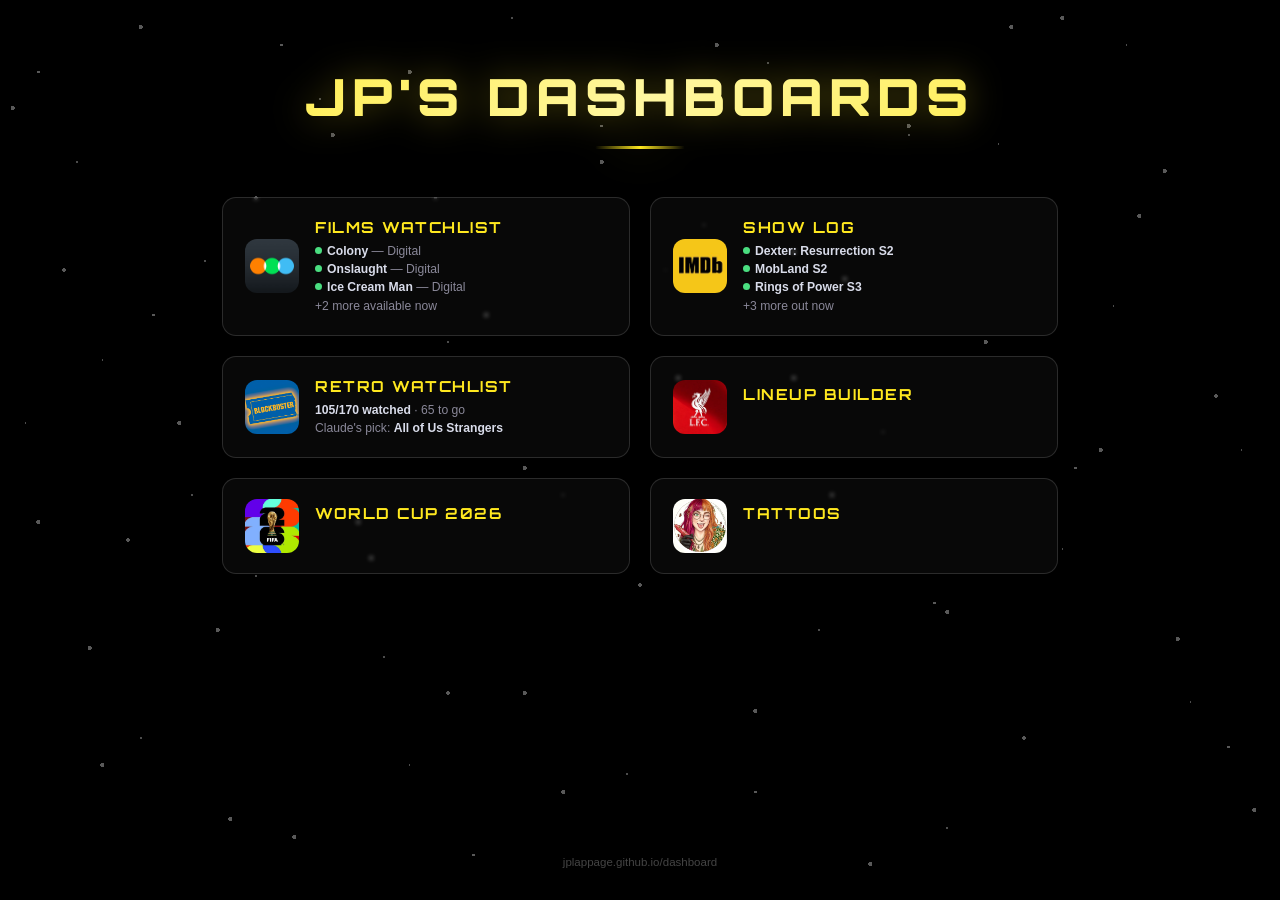
==== commit d62c0706: "update 18/09/2026 23:18:15.91" ====
--- a/index.html
+++ b/index.html
@@ -531,17 +531,24 @@
 
     const soonLine = g => dateLabel(g.date) + ': <span class="soon">' + joinTitles(g.titles) + '</span>';
 
-    let line1 = '', line2 = '';
+    // One line per film that's out now; coming-soon dates fill whatever's left.
+    const MAX_LINES = 4;
+    const lines = [];
+
     if (availNow.length) {
-      line1 = '<span class="dot"></span><span class="hot">Available now: ' + joinTitles(availNow.map(f => f.title)) + '</span>';
-      if (upcoming[0]) line2 = soonLine(upcoming[0]);
-    } else if (upcoming.length) {
-      line1 = soonLine(upcoming[0]);
-      if (upcoming[1]) line2 = soonLine(upcoming[1]);
-    } else {
-      line1 = FILMS.length + ' tracked · no dates confirmed yet';
-    }
-    el.innerHTML = [line1, line2].filter(Boolean).join('<br>');
+      const overflow = availNow.length > MAX_LINES;
+      const shown    = overflow ? MAX_LINES - 1 : availNow.length;
+      availNow.slice(0, shown).forEach(f => {
+        lines.push('<span class="dot"></span><span class="hot">' + f.title + '</span>'
+                 + (f.platform ? ' <span class="ep-info">— ' + f.platform + '</span>' : ''));
+      });
+      if (overflow) lines.push('<span class="ep-info">+' + (availNow.length - shown) + ' more available now</span>');
+    }
+
+    upcoming.forEach(g => { if (lines.length < MAX_LINES) lines.push(soonLine(g)); });
+
+    if (!lines.length) lines.push(FILMS.length + ' tracked · no dates confirmed yet');
+    el.innerHTML = lines.join('<br>');
   } catch (_) { /* leave blank on any hiccup */ }
 })();
 
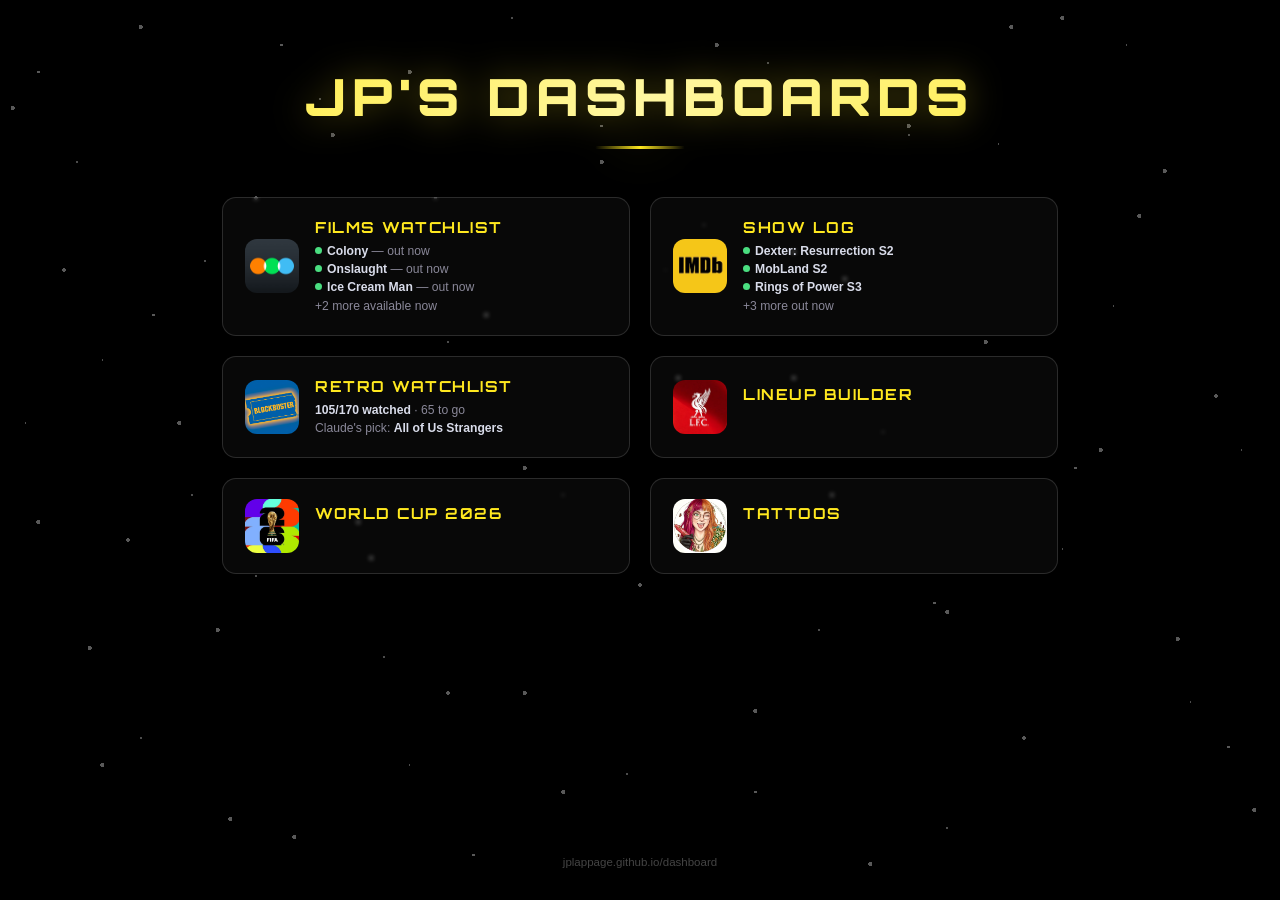
==== commit e5033ded: "update 18/09/2026 23:21:21.28" ====
--- a/index.html
+++ b/index.html
@@ -539,8 +539,10 @@
       const overflow = availNow.length > MAX_LINES;
       const shown    = overflow ? MAX_LINES - 1 : availNow.length;
       availNow.slice(0, shown).forEach(f => {
+        // 'Digital' is the default and says nothing — only a named service earns a mention.
+        const where = (f.platform && f.platform !== 'Digital') ? f.platform : 'out now';
         lines.push('<span class="dot"></span><span class="hot">' + f.title + '</span>'
-                 + (f.platform ? ' <span class="ep-info">— ' + f.platform + '</span>' : ''));
+                 + ' <span class="ep-info">— ' + where + '</span>');
       });
       if (overflow) lines.push('<span class="ep-info">+' + (availNow.length - shown) + ' more available now</span>');
     }
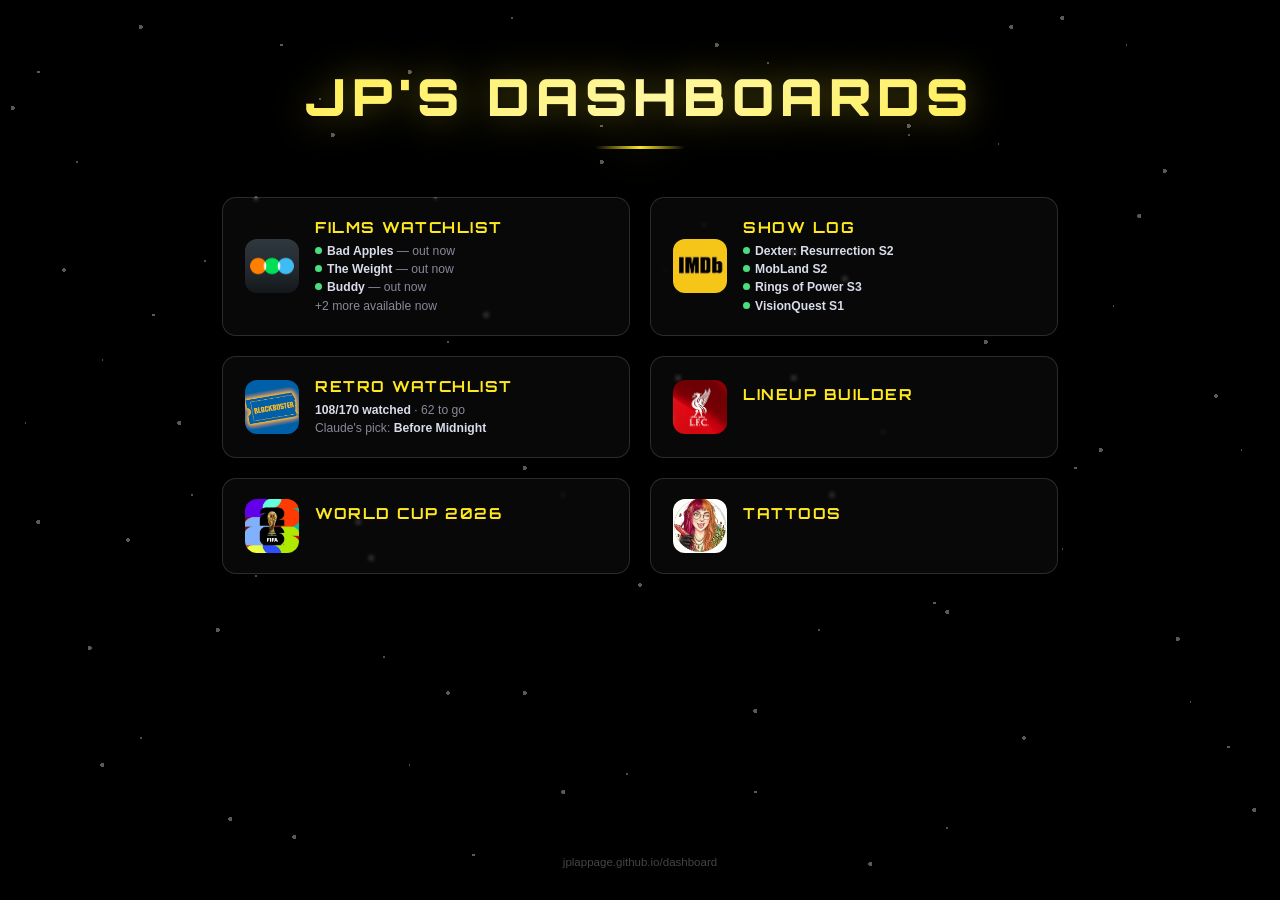
==== commit 1b33e087: "update 11/10/2026 12:17:09.11" ====
--- a/index.html
+++ b/index.html
@@ -273,6 +273,75 @@
 <!-- redeploy trigger: 2026-07-05 22:15 icon fixes -->
 
 
+<script>
+// ── ESPN fixture fetch ─────────────────────────────────────────────────────
+// ESPN stopped accepting a start-end date range on the scoreboard endpoint
+// (any `dates=YYYYMMDD-YYYYMMDD` now 400s, even a short one), but single
+// months still work. espnEvents() walks the months a window spans, merges the
+// results and de-duplicates by event id. Broke ~18 Sep 2026.
+window.espnEvents = async function (league, fromISO, toISO) {
+  const from = new Date(fromISO + 'T00:00:00Z'), to = new Date(toISO + 'T23:59:59Z');
+  const months = [];
+  const cur = new Date(Date.UTC(from.getUTCFullYear(), from.getUTCMonth(), 1));
+  while (cur <= to) {
+    months.push(cur.getUTCFullYear() + String(cur.getUTCMonth() + 1).padStart(2, '0'));
+    cur.setUTCMonth(cur.getUTCMonth() + 1);
+  }
+  const seen = new Set(), all = [];
+  await Promise.all(months.map(async m => {
+    try {
+      const r = await fetch('https://site.api.espn.com/apis/site/v2/sports/soccer/' + league +
+                            '/scoreboard?dates=' + m + '&limit=300');
+      if (!r.ok) return;
+      const j = await r.json();
+      (j.events || []).forEach(e => {
+        if (seen.has(e.id)) return;
+        const d = new Date(e.date);
+        if (d < from || d > to) return;
+        seen.add(e.id); all.push(e);
+      });
+    } catch (_) {}
+  }));
+  all.sort((a, b) => new Date(a.date) - new Date(b.date));
+  return all;
+};
+</script>
+
+<script>
+// ── Shared gist read ───────────────────────────────────────────────────────
+// Every card on this page needs the same gist (watched ticks, squad
+// conditions, retro progress, tattoos). Four separate unauthenticated reads
+// per page load burned GitHub's 60-requests-per-hour-per-IP anonymous
+// allowance in about fifteen refreshes, after which the gist returned 403 and
+// those cards silently rendered blank. So: one request per load, shared by
+// all callers, signed with the browser's saved token when there is one
+// (5,000/hour instead of 60), cached briefly, and falling back to the last
+// good copy rather than going blank if the request does fail.
+window.gistData = (function () {
+  const ID = '5411ac8d12fdc31aa3fa73e4d66f6377', FILE = 'watchlist.json';
+  const CACHE = 'hub-gist-v1', TTL = 5 * 60e3;
+  let inflight = null;
+  const cached = () => { try { const c = JSON.parse(sessionStorage.getItem(CACHE)); return (c && c.data) ? c : null; } catch (_) { return null; } };
+  return function () {
+    if (inflight) return inflight;
+    const c = cached();
+    if (c && Date.now() - c.t < TTL) { inflight = Promise.resolve(c.data); return inflight; }
+    let tok = null; try { tok = localStorage.getItem('gistToken'); } catch (_) {}
+    const h = { 'Accept': 'application/vnd.github.v3+json' };
+    if (tok) h.Authorization = 'token ' + tok;
+    inflight = fetch('https://api.github.com/gists/' + ID, { headers: h, cache: 'no-store' })
+      .then(r => { if (!r.ok) throw new Error('gist ' + r.status); return r.json(); })
+      .then(j => {
+        const d = JSON.parse((j.files && j.files[FILE] && j.files[FILE].content) || '{}');
+        try { sessionStorage.setItem(CACHE, JSON.stringify({ t: Date.now(), data: d })); } catch (_) {}
+        return d;
+      })
+      .catch(e => { const c2 = cached(); if (c2) return c2.data; throw e; });
+    return inflight;
+  };
+})();
+</script>
+
 <script src="films-data.js"></script>
 <script src="shows-data.js"></script>
 <script src="retro-data.js"></script>
@@ -286,8 +355,7 @@
 
     let watched = {};
     try {
-      const j = await (await fetch('https://api.github.com/gists/5411ac8d12fdc31aa3fa73e4d66f6377', { cache:'no-store' })).json();
-      watched = JSON.parse(j.files['watchlist.json'].content);
+      watched = await gistData();
     } catch (_) {
       watched = RETRO_LETTERBOXD;
     }
@@ -483,8 +551,7 @@
   // ── Watched ticks from the gist (catches ticks made on another device) ─────
   async function refreshMarks() {
     try {
-      const j = await (await fetch('https://api.github.com/gists/' + GIST_ID, { cache:'no-store' })).json();
-      const data = JSON.parse((j.files && j.files[GIST_FILE] && j.files[GIST_FILE].content) || '{}');
+      const data = await gistData();
       const cloud = data.showLog;
       if (cloud && typeof cloud === 'object' && Object.keys(cloud).length) {
         marks = cloud;
@@ -539,10 +606,8 @@
       const overflow = availNow.length > MAX_LINES;
       const shown    = overflow ? MAX_LINES - 1 : availNow.length;
       availNow.slice(0, shown).forEach(f => {
-        // 'Digital' is the default and says nothing — only a named service earns a mention.
-        const where = (f.platform && f.platform !== 'Digital') ? f.platform : 'out now';
         lines.push('<span class="dot"></span><span class="hot">' + f.title + '</span>'
-                 + ' <span class="ep-info">— ' + where + '</span>');
+                 + ' <span class="ep-info">— out now</span>');
       });
       if (overflow) lines.push('<span class="ep-info">+' + (availNow.length - shown) + ' more available now</span>');
     }
@@ -558,9 +623,8 @@
   const el = document.getElementById('wc-sub');
   if (!el) return;
   try {
-    const j = await (await fetch('https://site.api.espn.com/apis/site/v2/sports/soccer/fifa.world/scoreboard?dates=20260611-20260719&limit=200')).json();
+    const events = await espnEvents('fifa.world', '2026-06-11', '2026-07-19');
     const now = new Date();
-    const events = j.events || [];
 
     // ── End of tournament: show the champion + Golden Boot instead of fixtures ──
     const stateOf = e => (e.status && e.status.type && e.status.type.state) || '';
@@ -651,8 +715,7 @@
   // (c = conditions keyed by player id, ps = section: 'squad' = main squad)
   const availP = (async () => {
     try {
-      const j = await (await fetch('https://api.github.com/gists/5411ac8d12fdc31aa3fa73e4d66f6377', { cache:'no-store' })).json();
-      const data = JSON.parse(j.files['watchlist.json'].content);
+      const data = await gistData();
       const counts = key => {
         const st = data[key];
         if (!st || !st.c) return null;
@@ -687,9 +750,9 @@
     };
     const pull = async (team, league, re) => {
       try {
-        const j = await (await fetch('https://site.api.espn.com/apis/site/v2/sports/soccer/' + league +
-                                     '/scoreboard?dates=' + range + '&limit=300')).json();
-        (j.events || []).forEach(e => {
+        const evs = await espnEvents(league, range.slice(0,4) + '-' + range.slice(4,6) + '-' + range.slice(6,8),
+                                             range.slice(9,13) + '-' + range.slice(13,15) + '-' + range.slice(15,17));
+        evs.forEach(e => {
           const d = new Date(e.date);
           if (d > now && re.test(e.name || '')) games.push({ d, team, label: compName(e) });
         });
@@ -753,8 +816,7 @@
     const ord = n => n + (n%10===1&&n%100!==11?'st':n%10===2&&n%100!==12?'nd':n%10===3&&n%100!==13?'rd':'th');
     const dateLabel = iso => { const d = new Date(iso + 'T00:00:00'); return ord(d.getDate()) + ' ' + d.toLocaleString('en-GB',{month:'short',year:'numeric'}); };
 
-    const j = await (await fetch('https://api.github.com/gists/5411ac8d12fdc31aa3fa73e4d66f6377', { cache:'no-store' })).json();
-    const data = JSON.parse(j.files['watchlist.json'].content);
+    const data = await gistData();
     const t = data.tattooEntries;
     let entries = null;
     if (Array.isArray(t)) entries = t;                 // legacy plaintext
@@ -862,5 +924,17 @@
     })();
   })();
   </script>
+  <script>
+  // Keep every green "live" dot pulsing in step. Dots are drawn at different
+  // moments (each card fills in when its data arrives), so each one would
+  // otherwise start its own pulse cycle. Pin them all to the same clock.
+  (function(){
+    function sync(){document.querySelectorAll(".card-sub .dot").forEach(function(d){
+      (d.getAnimations?d.getAnimations():[]).forEach(function(a){a.startTime=0;});});}
+    var t; new MutationObserver(function(){clearTimeout(t);t=setTimeout(sync,0);})
+      .observe(document.body,{childList:true,subtree:true});
+    document.addEventListener("visibilitychange",sync); sync();
+  })();
+  </script>
 </body>
 </html>
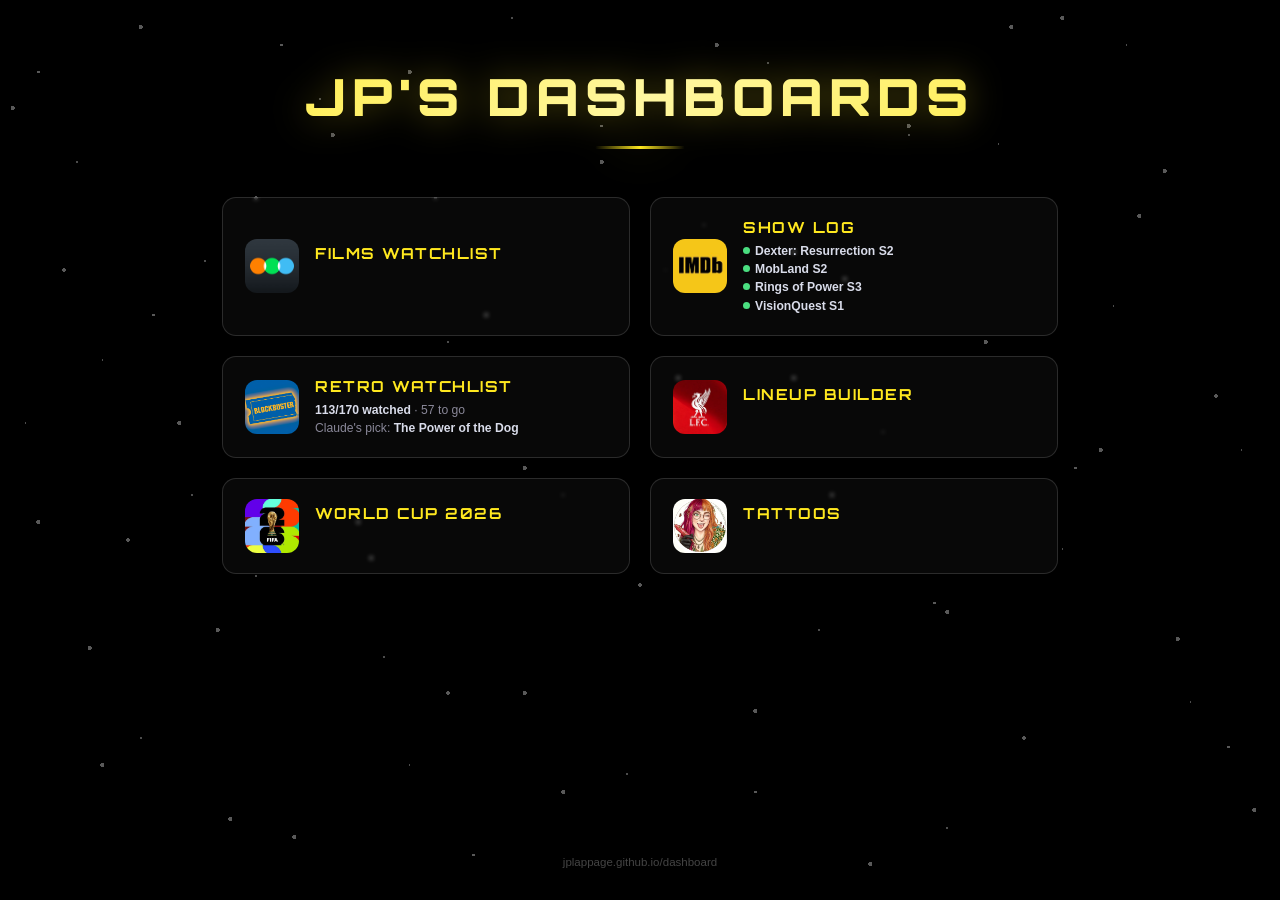
==== commit 11924848: "update 29/10/2026 23:15:18.17" ====
--- a/index.html
+++ b/index.html
@@ -345,6 +345,7 @@
 <script src="films-data.js"></script>
 <script src="shows-data.js"></script>
 <script src="retro-data.js"></script>
+<script src="fixtures-tv.js"></script>
 <script>
 (async function retroTeaser() {
   const el = document.getElementById('retro-sub');
@@ -790,6 +791,16 @@
                : days + ' days';
     nextLine = 'next: <span class="soon">' + nxt.label + '</span> · ' + when;
 
+    // Exact UK TV channel, from fixtures-tv.js (kept up to date by /refresh).
+    // Matched on the game's UK date + team, so ESPN's team-name spelling doesn't matter.
+    try {
+      const ukDate = nxt.d.toLocaleDateString('en-CA', { timeZone: 'Europe/London' });
+      const tv = (typeof FIXTURE_TV !== 'undefined' ? FIXTURE_TV : [])
+        .find(f => f.date === ukDate && f.team === nxt.team);
+      if (tv) nextLine += '<br>📺 <span class="soon">' + tv.channel + '</span>' +
+                          (tv.confirmed === false ? ' (TBC)' : '');
+    } catch (_) {}
+
     // Availability for the team playing next only
     const c = avail && avail[nxt.team];
     if (c) {
